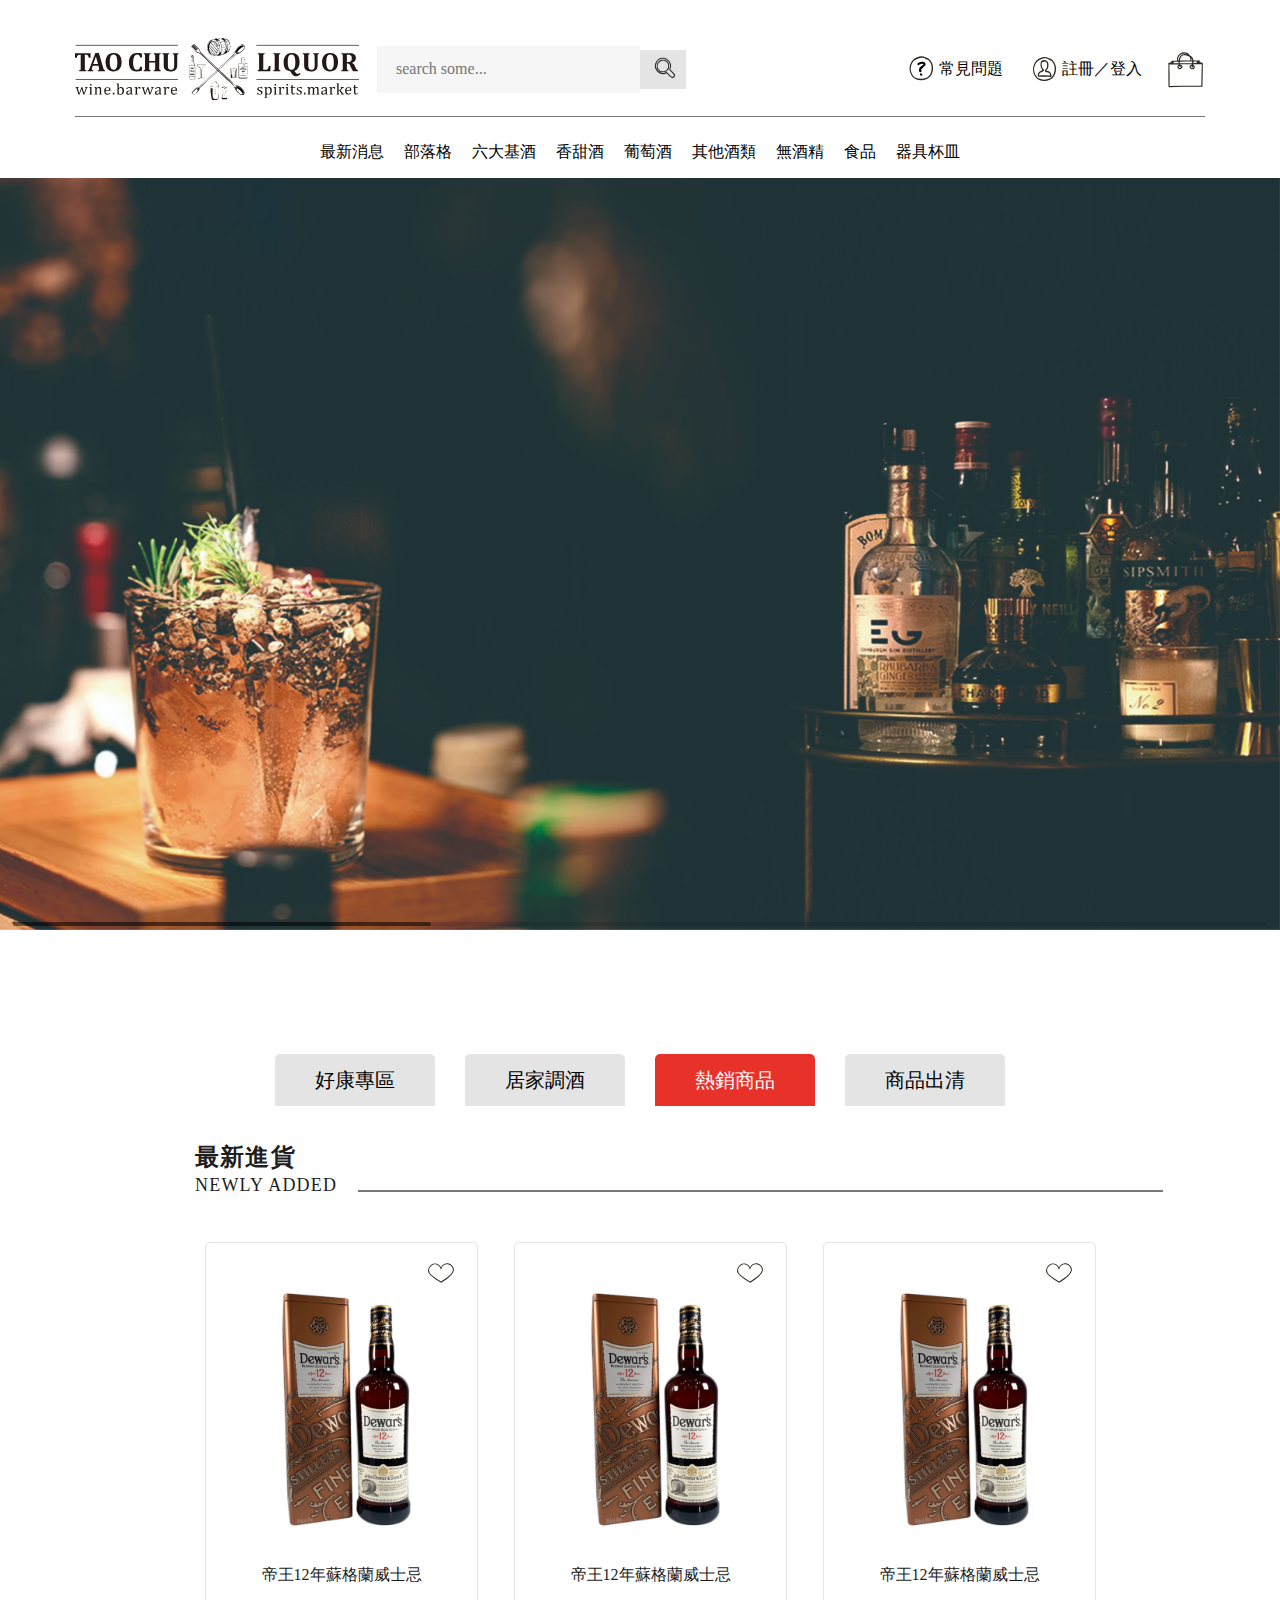
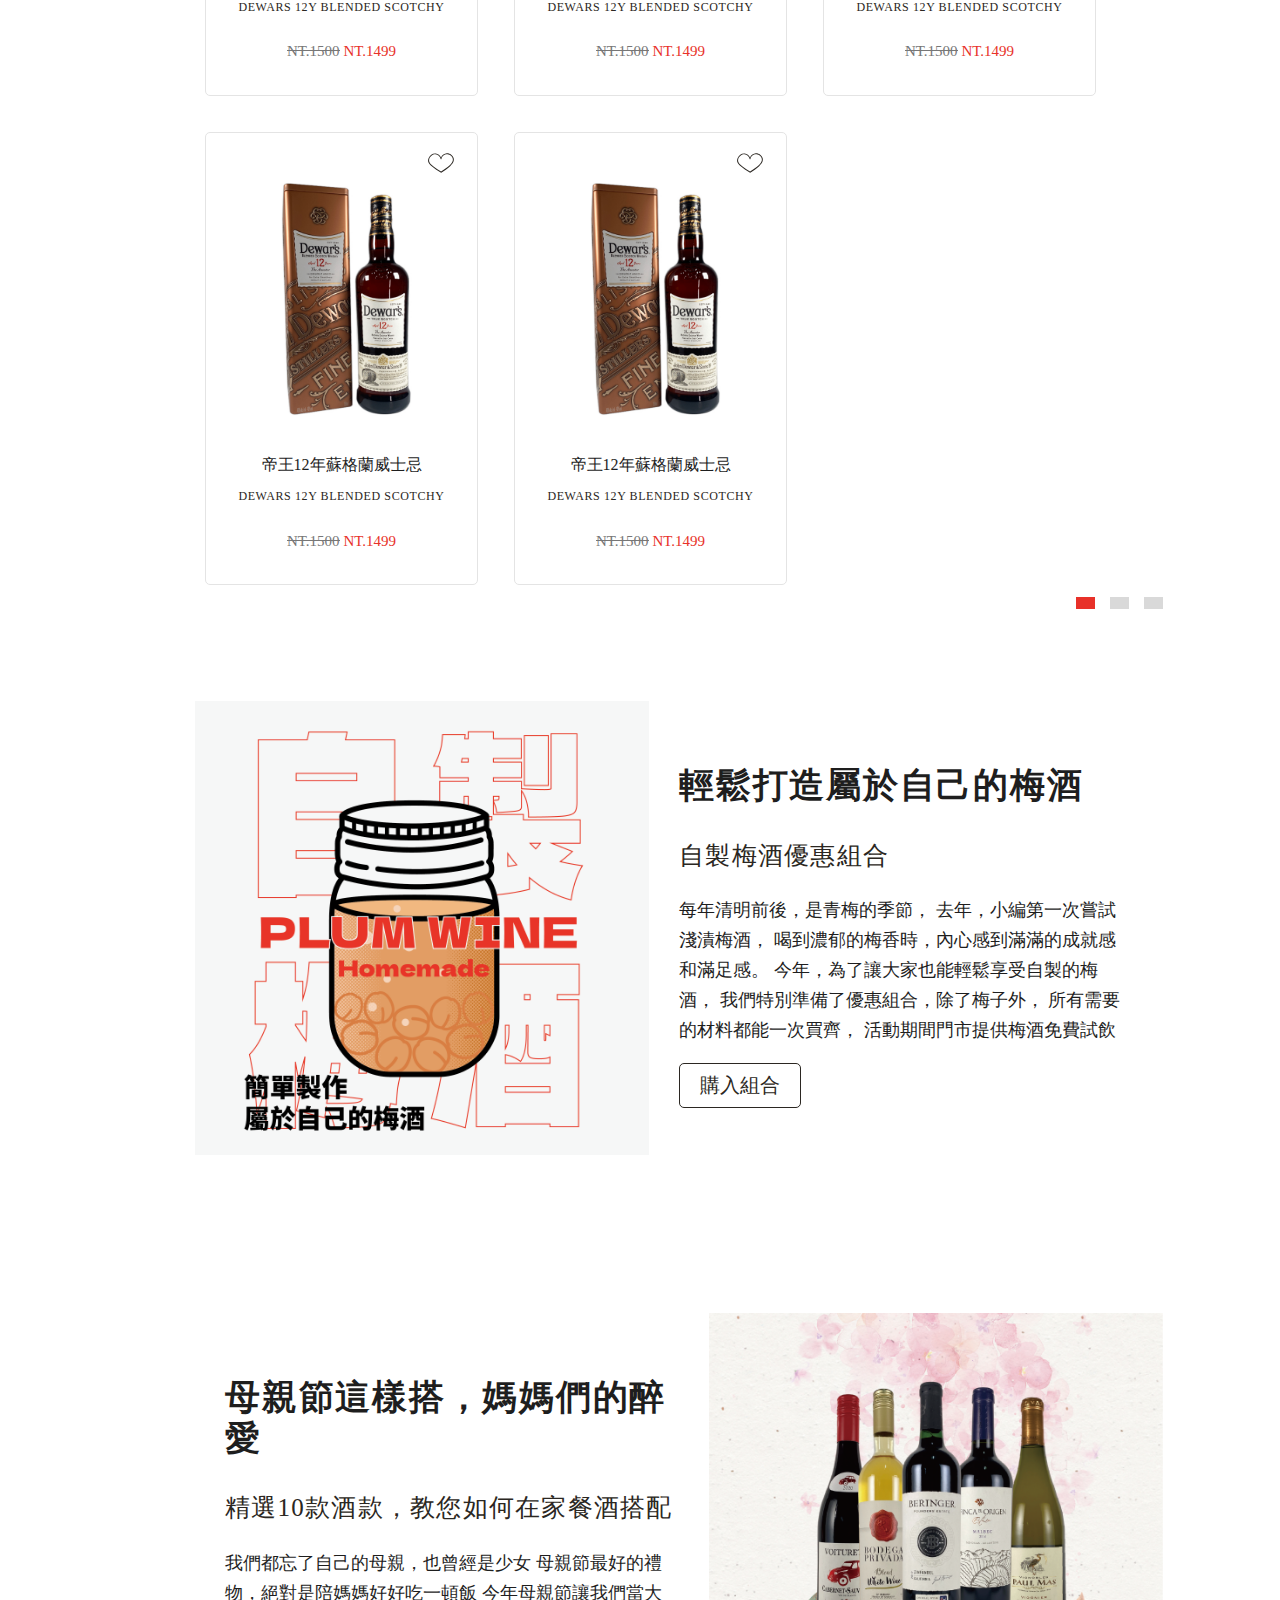
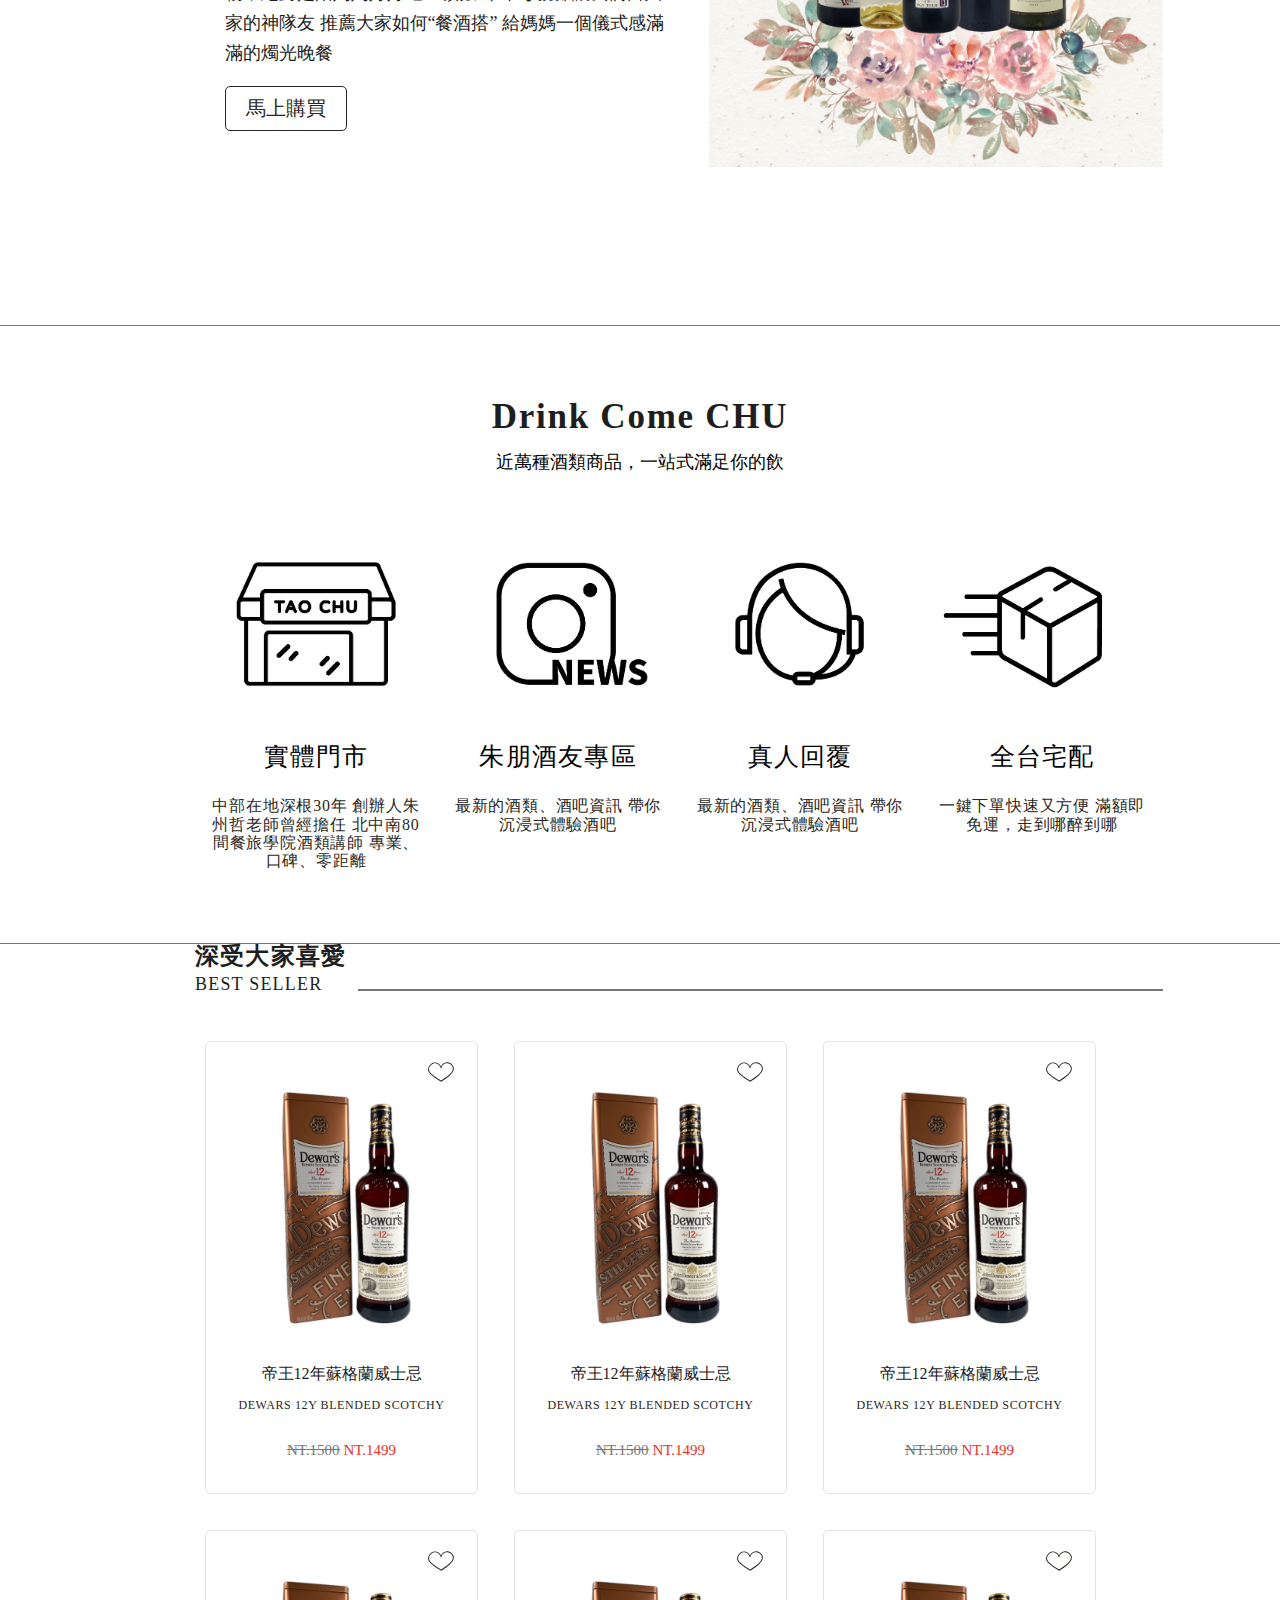
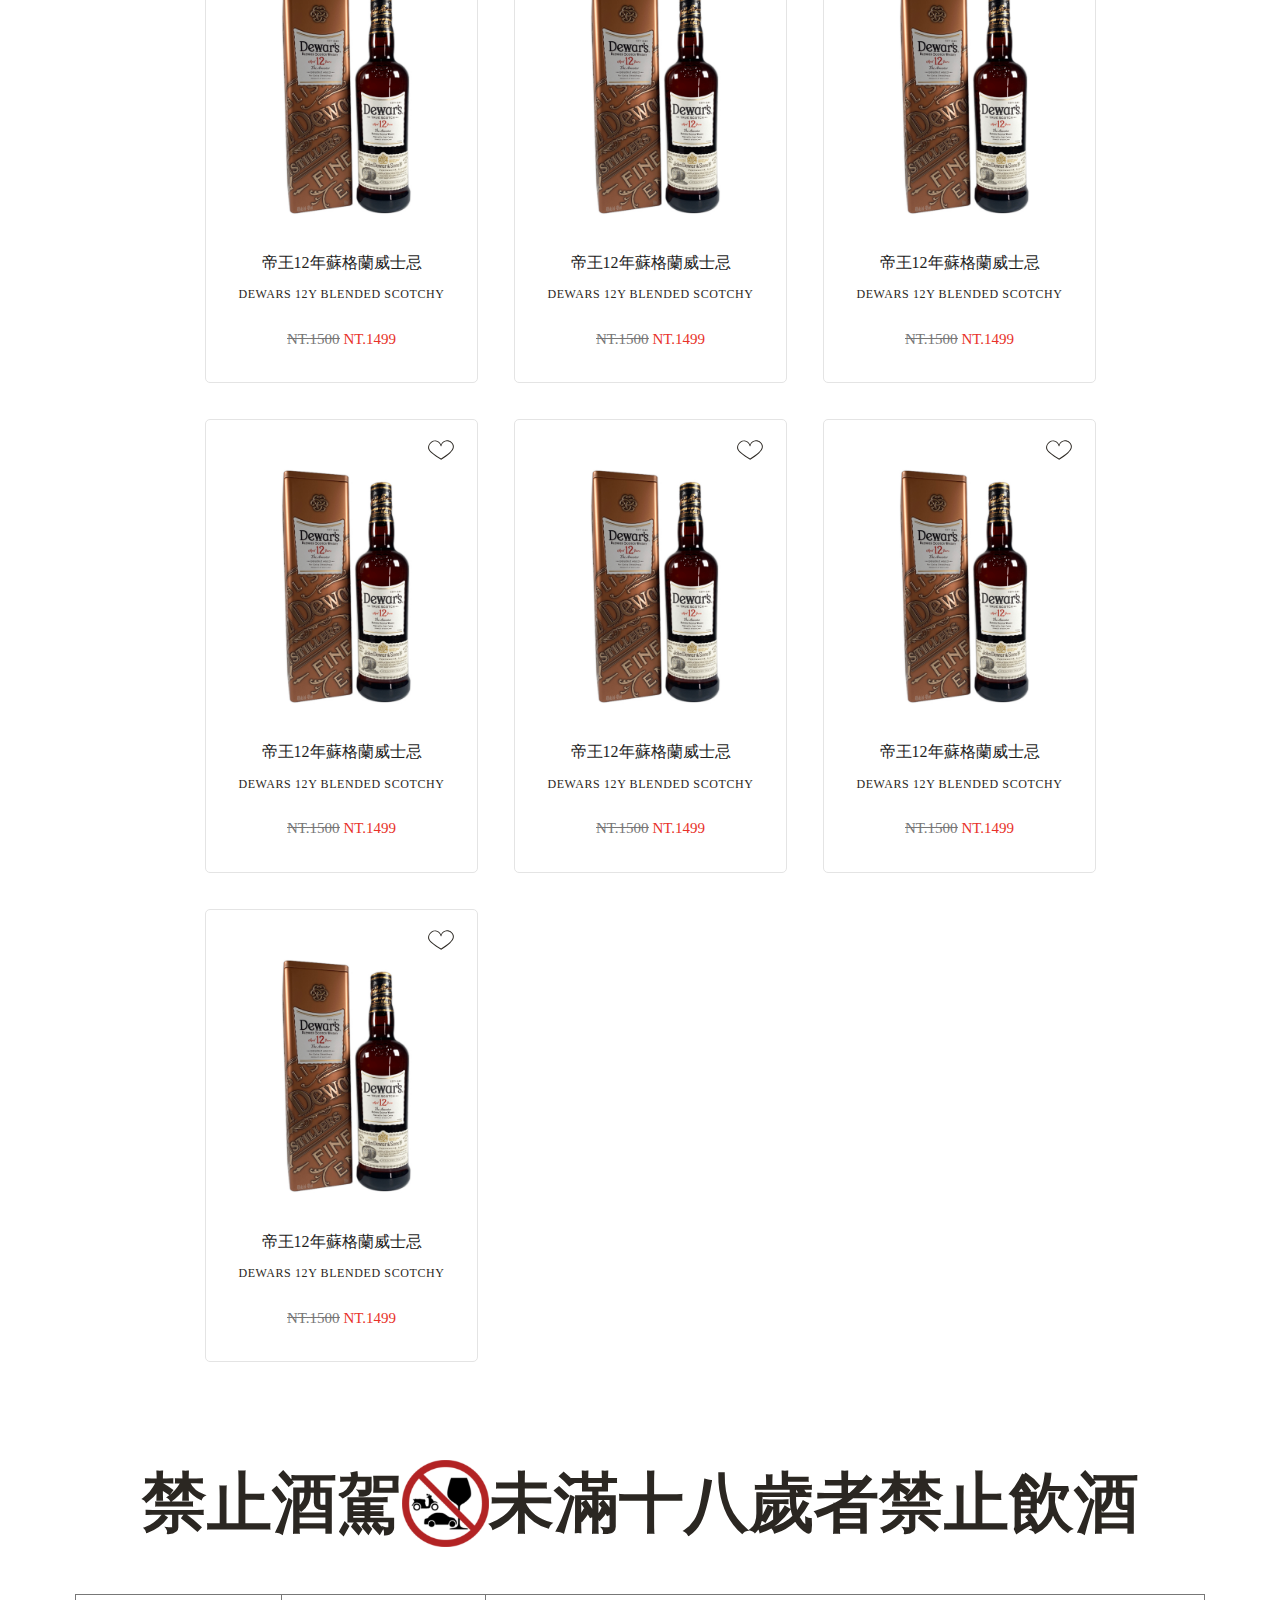
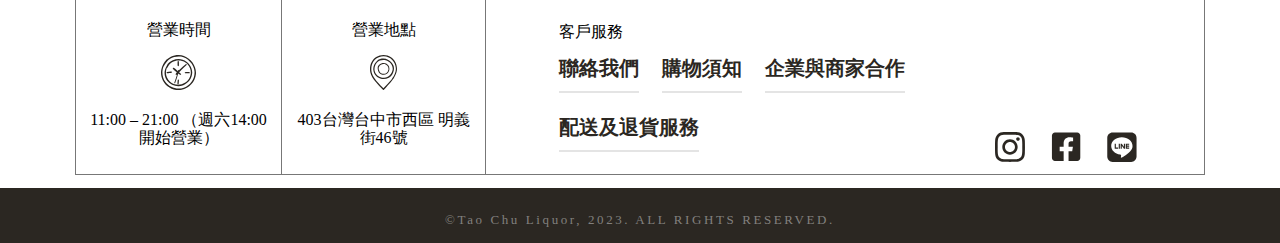
==== index.html @ ffb7ceb6 "update" ====
<!DOCTYPE html>
<html lang="zh-Hant">
<head>
  <meta charset="UTF-8">
  <meta name="viewport" content="width=device-width, initial-scale=1.0">
  <link
    rel="stylesheet"
    href="https://cdn.jsdelivr.net/npm/swiper@11/swiper-bundle.min.css"
  />

  <script src="https://cdn.jsdelivr.net/npm/swiper@11/swiper-bundle.min.js"></script>

  <link rel="stylesheet" href="./CSS/normalize.css">
  <link rel="stylesheet" href="./CSS/main.css">
  <link rel="stylesheet" href="./CSS/home.css">
  
  <title>陶朱行 Tao Chu Liquor</title>
</head>
<body>
  <!-- Header -->
  <header class="header-wrap">
    <div class="header-search">
      <img src="./images/logo.svg" alt="陶朱行 Tao Chu Liquor" class="logo">
      
      <div class="header-search-wrap">
        <input type="text" class="header-search-container" placeholder="search some...">

        <button type="submit" class="header-search-handler">
          <img src="./images/zoomin-icon.png" alt="">
        </button>
      </div>

    </div>


    
    <ul class="manage-container">
     <li class="qa">
        <img src="./images/faq-icon.svg" alt="">
        <p>常見問題</p>
      </li>
      
      <li class="vector">
        <img src="./images/Vector.svg" alt="">
        <p>註冊／登入</p>
      </li>

      <li class="shopping">
        <img src="./images/shoping-bag.svg" alt="">
      </li>
    </ul>
    
  </header>

  <main>
    <nav class="nav-wrap">
      <ul>
        <li>最新消息</li>
        <li>部落格</li>
        <li>六大基酒</li>
        <li>香甜酒</li>
        <li>葡萄酒</li>
        <li>其他酒類</li>
        <li>無酒精</li>
        <li>食品</li>
        <li>器具杯皿</li>
      </ul>
    </nav>

    <section> 
      <div class="swiper">
        
        <div class="swiper-wrapper">
        
          <div class="swiper-slide">
            <img src="./images/swiper/loop1.jpg" alt="">
          </div>

          <div class="swiper-slide">
            <img src="./images/swiper/loop2.jpg" alt="">
          </div>

          <div class="swiper-slide">
            <img src="./images/swiper/loop3.jpg" alt="">
          </div>
    
        </div>

        
        <div class="swiper-scrollbar"></div>
      </div>
    </section>

    <section class="campaign-wrap">
      <ul class="campaign-head">
        <li>好康專區</li>
        <li>居家調酒</li>
        <li class="active">熱銷商品</li>
        <li>商品出清</li>
      </ul>

      <div class="campaign-container">
        <p class="campaign-container-label">最新進貨</p>
        <p class="campaign-container-label-sub">NEWLY ADDED</p>

        <div class="campaign-container-product">
          <div class="campaign-container-product-item">
            <img src="./images/product/product1.jpg" alt="">

            <p>帝王12年蘇格蘭威士忌</p>
            <p>DEWARS 12Y BLENDED SCOTCHY</p>
            <p>
              <span class="primary-gray discount">NT.1500</span>
              <span class="primary-red">NT.1499</span>
            </p>

            <img src="./images/heart-icon.svg" alt="" class="campaign-container-product-item-fav">
          </div>
          <div class="campaign-container-product-item">
            <img src="./images/product/product1.jpg" alt="">

            <p>帝王12年蘇格蘭威士忌</p>
            <p>DEWARS 12Y BLENDED SCOTCHY</p>
            <p>
              <span class="primary-gray discount">NT.1500</span>
              <span class="primary-red">NT.1499</span>
            </p>

            <img src="./images/heart-icon.svg" alt="" class="campaign-container-product-item-fav">
          </div>
          <div class="campaign-container-product-item">
            <img src="./images/product/product1.jpg" alt="">

            <p>帝王12年蘇格蘭威士忌</p>
            <p>DEWARS 12Y BLENDED SCOTCHY</p>
            <p>
              <span class="primary-gray discount">NT.1500</span>
              <span class="primary-red">NT.1499</span>
            </p>

            <img src="./images/heart-icon.svg" alt="" class="campaign-container-product-item-fav">
          </div>
          <div class="campaign-container-product-item">
            <img src="./images/product/product1.jpg" alt="">

            <p>帝王12年蘇格蘭威士忌</p>
            <p>DEWARS 12Y BLENDED SCOTCHY</p>
            <p>
              <span class="primary-gray discount">NT.1500</span>
              <span class="primary-red">NT.1499</span>
            </p>

            <img src="./images/heart-icon.svg" alt="" class="campaign-container-product-item-fav">
          </div>
          <div class="campaign-container-product-item">
            <img src="./images/product/product1.jpg" alt="">

            <p>帝王12年蘇格蘭威士忌</p>
            <p>DEWARS 12Y BLENDED SCOTCHY</p>
            <p>
              <span class="primary-gray discount">NT.1500</span>
              <span class="primary-red">NT.1499</span>
            </p>

            <img src="./images/heart-icon.svg" alt="" class="campaign-container-product-item-fav">
          </div>
        </div>

        

        <div class="campaign-navigation">
          <span class="active"></span>
          <span></span>
          <span></span>
        </div>
      </div>
    </section>

    <section class="intro-wrap">
      <div class="intro-card-container">
        <div class="intro-card">
          <div>
            <img src="./images//intro/sweetmei.png" alt="">
          </div>

          <div class="intro-card-ctx">
            <p class="intro-card-ctx-main">
              輕鬆打造屬於自己的梅酒
            </p>
            <p class="intro-card-ctx-sub">
              自製梅酒優惠組合
            </p>
            <p class="intro-card-ctx-detail">
              每年清明前後，是青梅的季節， 去年，小編第一次嘗試淺漬梅酒， 喝到濃郁的梅香時，內心感到滿滿的成就感和滿足感。 今年，為了讓大家也能輕鬆享受自製的梅酒， 我們特別準備了優惠組合，除了梅子外， 所有需要的材料都能一次買齊， 活動期間門市提供梅酒免費試飲
            </p>
            
            <a href="#" class="intro-card-ctx-link">購入組合</a>
          </div>
        </div>

        <div class="intro-card">
          <div class="intro-card-ctx">
            <p class="intro-card-ctx-main">
              母親節這樣搭，媽媽們的醉愛
            </p>
            <p class="intro-card-ctx-sub">
              精選10款酒款，教您如何在家餐酒搭配
            </p>
            <p class="intro-card-ctx-detail">
              我們都忘了自己的母親，也曾經是少女 母親節最好的禮物，絕對是陪媽媽好好吃一頓飯 今年母親節讓我們當大家的神隊友 推薦大家如何“餐酒搭” 給媽媽一個儀式感滿滿的燭光晚餐
            </p>
            
            <a href="#" class="intro-card-ctx-link">馬上購買</a>
          </div>

          <div>
            <img src="./images//intro/motherfest.png" alt="">
          </div>
        </div>
      
      </div>
    </section>

    <section class="about-wrap">
      <p class="about-head-main">Drink Come CHU</p>
      <p class="about-head-sub">近萬種酒類商品，一站式滿足你的飲</p>

      <div class="about-container">
        <div class="about-item">
          <img src="./images/icons/store.png" alt="">
          <p>實體門市</p>
          <p>中部在地深根30年
            創辦人朱州哲老師曾經擔任
            北中南80間餐旅學院酒類講師
            專業、口碑、零距離</p>
        </div>

        <div class="about-item">
          <img src="./images//icons/news.png" alt="">
          <p>朱朋酒友專區</p>
          <p>最新的酒類、酒吧資訊
            帶你沉浸式體驗酒吧</p>
        </div>

        <div class="about-item">
          <img src="./images//icons/service.png" alt="">
          <p>真人回覆</p>
          <p>最新的酒類、酒吧資訊
            帶你沉浸式體驗酒吧</p>
        </div>

        <div class="about-item">
          <img src="./images//icons/deliver.png" alt="">
          <p>全台宅配</p>
          <p>一鍵下單快速又方便
            滿額即免運，走到哪醉到哪</p>
        </div>
      </div>
    </section>

    <section class="campaign-wrap">

      <div class="campaign-container">
        <p class="campaign-container-label">深受大家喜愛</p>
        <p class="campaign-container-label-sub">BEST SELLER</p>

        <div class="campaign-container-product">
          <div class="campaign-container-product-item">
            <img src="./images/product/product1.jpg" alt="">

            <p>帝王12年蘇格蘭威士忌</p>
            <p>DEWARS 12Y BLENDED SCOTCHY</p>
            <p>
              <span class="primary-gray discount">NT.1500</span>
              <span class="primary-red">NT.1499</span>
            </p>

            <img src="./images/heart-icon.svg" alt="" class="campaign-container-product-item-fav">
          </div>

          <div class="campaign-container-product-item">
            <img src="./images/product/product1.jpg" alt="">

            <p>帝王12年蘇格蘭威士忌</p>
            <p>DEWARS 12Y BLENDED SCOTCHY</p>
            <p>
              <span class="primary-gray discount">NT.1500</span>
              <span class="primary-red">NT.1499</span>
            </p>

            <img src="./images/heart-icon.svg" alt="" class="campaign-container-product-item-fav">
          </div>

          <div class="campaign-container-product-item">
            <img src="./images/product/product1.jpg" alt="">

            <p>帝王12年蘇格蘭威士忌</p>
            <p>DEWARS 12Y BLENDED SCOTCHY</p>
            <p>
              <span class="primary-gray discount">NT.1500</span>
              <span class="primary-red">NT.1499</span>
            </p>

            <img src="./images/heart-icon.svg" alt="" class="campaign-container-product-item-fav">
          </div>
          
          <div class="campaign-container-product-item">
            <img src="./images/product/product1.jpg" alt="">

            <p>帝王12年蘇格蘭威士忌</p>
            <p>DEWARS 12Y BLENDED SCOTCHY</p>
            <p>
              <span class="primary-gray discount">NT.1500</span>
              <span class="primary-red">NT.1499</span>
            </p>

            <img src="./images/heart-icon.svg" alt="" class="campaign-container-product-item-fav">
          </div>

          <div class="campaign-container-product-item">
            <img src="./images/product/product1.jpg" alt="">

            <p>帝王12年蘇格蘭威士忌</p>
            <p>DEWARS 12Y BLENDED SCOTCHY</p>
            <p>
              <span class="primary-gray discount">NT.1500</span>
              <span class="primary-red">NT.1499</span>
            </p>

            <img src="./images/heart-icon.svg" alt="" class="campaign-container-product-item-fav">
          </div>

          <div class="campaign-container-product-item">
            <img src="./images/product/product1.jpg" alt="">

            <p>帝王12年蘇格蘭威士忌</p>
            <p>DEWARS 12Y BLENDED SCOTCHY</p>
            <p>
              <span class="primary-gray discount">NT.1500</span>
              <span class="primary-red">NT.1499</span>
            </p>

            <img src="./images/heart-icon.svg" alt="" class="campaign-container-product-item-fav">
          </div>

          <div class="campaign-container-product-item">
            <img src="./images/product/product1.jpg" alt="">

            <p>帝王12年蘇格蘭威士忌</p>
            <p>DEWARS 12Y BLENDED SCOTCHY</p>
            <p>
              <span class="primary-gray discount">NT.1500</span>
              <span class="primary-red">NT.1499</span>
            </p>

            <img src="./images/heart-icon.svg" alt="" class="campaign-container-product-item-fav">
          </div>

          <div class="campaign-container-product-item">
            <img src="./images/product/product1.jpg" alt="">

            <p>帝王12年蘇格蘭威士忌</p>
            <p>DEWARS 12Y BLENDED SCOTCHY</p>
            <p>
              <span class="primary-gray discount">NT.1500</span>
              <span class="primary-red">NT.1499</span>
            </p>

            <img src="./images/heart-icon.svg" alt="" class="campaign-container-product-item-fav">
          </div>

          <div class="campaign-container-product-item">
            <img src="./images/product/product1.jpg" alt="">

            <p>帝王12年蘇格蘭威士忌</p>
            <p>DEWARS 12Y BLENDED SCOTCHY</p>
            <p>
              <span class="primary-gray discount">NT.1500</span>
              <span class="primary-red">NT.1499</span>
            </p>

            <img src="./images/heart-icon.svg" alt="" class="campaign-container-product-item-fav">
          </div>

          <div class="campaign-container-product-item">
            <img src="./images/product/product1.jpg" alt="">

            <p>帝王12年蘇格蘭威士忌</p>
            <p>DEWARS 12Y BLENDED SCOTCHY</p>
            <p>
              <span class="primary-gray discount">NT.1500</span>
              <span class="primary-red">NT.1499</span>
            </p>

            <img src="./images/heart-icon.svg" alt="" class="campaign-container-product-item-fav">
          </div>
        </div>
      </div>
    </section>
  </main>


  <div class="notice">
    <span>禁止酒駕</span>
    <img src="./images/icons/wlogo.svg" alt="">
    <span>未滿十八歲者禁止飲酒</span>
  </div>

  <div class="info-wrap">
    <div class="info-about">
      <div class="info-location">
        <p>營業時間</p>
        <img src="./images/icons/time.svg" alt="">
        <p>11:00 – 21:00
          （週六14:00開始營業）</p>
      </div>
  
      <div  class="info-time">
        <p>營業地點</p>
        <img src="./images//icons/location.svg" alt="">
        <p>403台灣台中市西區
          明義街46號</p>
      </div>
    </div>
    
    <div class="info-container">
      <div class="info-services">
        <p>客戶服務</p>
        <div class="info-services-list">
          <a href="#">聯絡我們</a>
          <a href="#">購物須知</a>
          <a href="#">企業與商家合作</a>
          <a href="#">配送及退貨服務</a>
        </div>
        
      </div>
      
      <div class="info-external">
        <a href="#">
          <img src="./images//icons/icon_Instagram.svg" alt="">
        </a>
        <a href="#">
          <img src="./images//icons/icon_Facebook.svg" alt="">
        </a>
        <a href="#">
          <img src="./images//icons/icon_Line.svg" alt="">
        </a>
      </div>
    </div>

  </div>

  <footer>
    <p>
      ©Tao Chu Liquor, 2023. ALL RIGHTS RESERVED.
    </p>
  </footer>
  

  <script src="./js/swiper.js"></script>
</body>
</html>
---- CSS/main.css ----
/* *{
  outline: 1px solid red;
} */
html, body{
  margin: 0;
  padding: 0;
}

.logo {
  width: 144px;
}

@media screen and (min-width: 900px) {
  .logo{
    width: 284px;

  }
}



.header-wrap{
  display: flex;
  justify-content: space-between;
  position: relative;
  padding: 16px 12px 11px;
}

@media screen and (min-width: 900px) {
  .header-wrap{
    padding: 38px 75px 17px;

  }
}

.header-wrap::after{
  position: absolute;
  content: '';
  width: calc(100%-150px);
  left: 75px;
  right: 75px;
  height: 1px;
  bottom: 0;
  background-color: #777;
}

.header-search{
  display: flex;
  align-items: center;
  gap: 18px;
}

.header-search-wrap{
  display: flex;
  align-items: center;
}

.header-search-container{
  height: 35px;
  width: calc(100% - 42px);
  border: transparent;
  background-color: #F6F6F6;
  padding-left: 19px;
}

@media screen and (min-width: 900px) {
  .header-search-container{
    height: 45px;
    width: 242px;
  }
}

.header-search-handler{
  height: 35px;
  background-color: #E4E4E4;
  padding: 5px;
  border: none;
  cursor: pointer;
}

.header-search-handler img{
  height: 26px;
}

@media screen and (min-width: 900px) {
  .header-search-handler{
    height: 49px;
    padding: 5px 8px 5px 12px;
    height: 39px;
  }
}

.manage-container{
  position: fixed;
  bottom: 0px;
  left: 0;
  background-color: #fff;
  width: 100%;
  list-style: none;
  display: flex;
  align-items: center;
  justify-content: space-around;
  gap: 24px;
  padding: 0;
  margin: 0;
  height: 50px;
  z-index: 2;
}

@media screen and (min-width: 900px) {
  .manage-container{
    width: initial;
    position: initial;
    height: initial;
  }
  
}

.manage-container li {
  display: flex;
  align-items: center;
  cursor: pointer;
}

.manage-container .qa img{
  height: 36px;
}


.manage-container .vector img{
  padding: 6px;
  height: 24px;
}
.manage-container .shopping img{
  height: 39px;
}

.primary-gray{
  color: #777;
}
.primary-red{
  color: #E83129;
}

footer{
  width: 100%;
  height: 80px;
  background-color: #2B2722;
  margin-bottom: 55px;
}

footer p{
  text-align: center;
  color: #82807E;
  font-size: 13px;
  letter-spacing: 2.6px;
  line-height: 23px;
  padding-top: 20px;
}

@media screen and (min-width: 900px) {
  footer{
    width: 100%;
    height: 55px;
    background-color: #2B2722;
    margin-bottom: 0px;
  }
  
}

.notice{
  text-align: center;
  height: 87px;
  margin-bottom: 47px;
  display: flex;
  width: 100%;
  align-items: center;
  justify-content: center;
}

.notice span{
  color: #2B2722;
  font-weight: 700;
  display: inline-block;
  vertical-align: top;
  font-size: 20px;
}
.notice img{
  width: 44px;
}

@media screen and (min-width: 900px) {
  .notice span{
    font-size: 65px;
    line-height: 87px;
  }

  .notice img{
    width: 87px;
  }
}

.info-wrap{
  border: 1px solid #777;
  width: calc(100% - 20px);
  margin: 10px;
  display: flex;
  flex-wrap: wrap;
  justify-content: center;
  align-items: center;
  box-sizing: border-box;
}

@media screen and (min-width:900px) {
  .info-wrap{
    margin: 0 75px;
    flex-wrap: nowrap;
    width: calc(100% - 150px);
  }
}


.info-about{
  display: flex;
  
}

.info-time img,.info-location img{
  height: 35px;
}

.info-time,.info-location{
  width: 50%;
  text-align: center;
  padding:10px;
  display: inline-block;
  box-sizing: border-box;
}


@media screen and (min-width: 900px) {
  .info-time{
    border-left: 1px solid #777;
    border-right: 1px solid #777;
  }
  .info-time,.info-location{
    width: 205px;
  }
}


.info-container{
  width: 100%;
  padding: 10px;
  border-top: 1px solid #777;
}

@media screen and (min-width: 900px) {
  .info-container{
    padding-left: 73px;
    padding-right: 67px;
    display: flex;
    justify-content: space-between;
    align-items: end;
    border:none
  }
}


.info-services-list{
  display: flex;
  flex-wrap: wrap;
  gap: 23px;
  margin-bottom: 10px;
}


.info-services-list a{
  text-decoration: none;
  color: #2B2722;
  font-size: 20px;
  font-weight: 700;
  padding-bottom: 11px;
  border-bottom: 2px solid #E4E4E4;
}

.info-external{
  display: flex;
  justify-content: center;
  gap: 26px;
}
.info-external a{
  display: inline-block;
  vertical-align: bottom;
  width: 30px;
  height: 30px;
}
.info-external img{
  width: 30px;
}
---- CSS/home.css ----
.nav-wrap{
  margin: auto;
  padding-top: 26px;
  padding-bottom: 17px;
  overflow-x: scroll;
}

.nav-wrap ul {
  list-style: none;
  display: flex;
  gap: 20px;
  margin: 0 auto;
  width: fit-content;
  padding: 0;
  white-space: nowrap;
}


.nav-wrap ul li{
  cursor: pointer;
}

.swiper {
  width: 100%;
  height: 30vh;
}

@media screen and (min-width: 900px) {
  .swiper{
    min-height: 752px;
    height: calc(100vh - 218px);
  }
}

.swiper img{
  height: 100%;
  width: 100%;
  object-fit: cover;
}

.campaign-wrap{
  margin-bottom: 88px ;
}

.campaign-head{
  list-style: none;
  display: flex;
  justify-content: center;
  gap: 30px;
  padding: 0;
  margin-top: 124px;
  margin-bottom: 39px;
  overflow-x: auto;
}

.campaign-head li{
  white-space: nowrap;
  padding: 8px 40px;
  background-color: #E4E4E4;
  border-radius: 5px 5px 0px 0px;
  font-size: 20px;
  line-height: 36px;
  cursor: pointer;
}
.campaign-head li:hover{
  transition-duration: 300ms;
  color: #FFF;
  background-color: #777;
}

.campaign-head li.active{
  background-color: #E83129;
  color: #FFF;
}

.campaign-container{
  margin: 0px
}

@media screen and (min-width: 900px){
  .campaign-container{
    margin: 0px 117px 0px 195px;  
  }  
}


.campaign-container-label{
  font-size: 24px;
  letter-spacing: 1.2px;
  line-height: 24px;
  margin: 0;
  font-weight: 700;
  color: #1E1E1E;
}

.campaign-container-label-sub{
  margin: 0;
  font-size: 18px;
  letter-spacing: 1.2px;
  line-height: 33px;
  font-weight: 400;
  color: #1E1E1E;
  position: relative;
}

.campaign-container-label-sub::after{
  position: absolute;
  content: '';
  width: calc(100%-163px);
  left: 163px;
  right: 0;
  height: 2px;
  bottom: 10px;
  background-color: #777;
}

.campaign-container-product{
  margin-top: 30px;
  display: flex;
  flex-wrap: wrap;
  gap: 36px;
  padding: 10px;
}

.campaign-container-product-item{
  box-sizing: border-box;
  width: 100%;
  min-width: 273px;
  padding: 19px;
  border: 1px solid #E4E4E4;
  border-radius: 5px;
  position: relative;
}

@media screen and (min-width: 900px) {
  .campaign-container-product-item{
    width: 250px;
  }
}



.campaign-container-product-item img{
  width: 100%;
}

.campaign-container-product-item p{
  text-align: center;
}

.campaign-container-product-item p:nth-child(2){
 font-size: 16px;
 font-weight: 500;
 color: #1E1E1E;
}

.campaign-container-product-item p:nth-child(3){
  font-size: 12px;
  color: #2B2722;
  letter-spacing: 0.6px;
 }

 .campaign-container-product-item p:nth-child(4){
  margin-top: 29px;
  font-size: 15px;
 }

 .campaign-container-product-item-fav{
  position: absolute;
  top: 13px;
  right: 19px;
  width: 34px !important;
  z-index: 1;
  cursor: pointer;
 }

 .campaign-navigation{
  text-align: right;
 }

 .campaign-navigation span{
  width: 19px;
  height: 12px;
  margin-left: 11px;
  display: inline-block;
  background-color: #D9D9D9;
 }

 .campaign-navigation span.active{
  background-color: #E83129;
 }

 .intro-wrap{
  margin-bottom: 64px;
 }

 .intro-card-container{
  margin: 0px; 
 }

 @media screen and (min-width: 900px){
  .intro-card-container{
    margin: 0px 117px 0px 195px;  
  }  
}


 .intro-card{
  margin-bottom: 64px;
 }

 @media screen and (min-width: 900px){
   .intro-card{
    display: flex;
    min-height: 548px;
   }
 }

 @media screen and (min-width: 900px){
  .intro-card div{
    width: 100%;
   }
  }
  
  .intro-card div img{
   width: 100%;
  }

 .intro-card-ctx{
  padding: 30px;
 }
 .intro-card-ctx-main{
  font-size: 35px;
  color: #1E1E1E;
  font-weight: 700;
  letter-spacing: 1.75px;
 }

 .intro-card-ctx-sub{
  font-size: 25px;
  color: #2B2722;
  font-weight: 400;
  letter-spacing: 1.25px;
 }

 .intro-card-ctx-detail{
  font-size: 18px;
  color: #1E1E1E;
  line-height: 30px;
 }

 .intro-card-ctx-link{
  text-decoration: none;
  color: #2B2722;
  font-size: 20px;
  display: inline-block;
  padding: 10px 20px;
  border: 1px solid #2B2722;
  border-radius: 5px;
 }

 .about-wrap{
  border-top: 1px solid #777;
  border-bottom: 1px solid #777;
  padding-top: 73px;
  padding-bottom: 56px;
  text-align: center;
 }

 .about-head-main{
  font-size: 35px;
  line-height: 35px;
  color: #1E1E1E;
  letter-spacing: 1.75px;
  font-weight: 700;
  margin: 0;
 }

 .about-head-sub{
  font-size: 18px;
  color: #000;
  margin-bottom: 43px;
 }

 .about-container{
  display: flex;
  justify-content: space-around;
  flex-wrap: wrap;
}

@media screen and (min-width:900px) {
  .about-container{
    margin: 10px;
    display: flex;
    justify-content: space-around;
    margin: 0px 117px 0px 195px;
   }
  
 }

 .about-item{
  width: 50%;
 }

 @media screen and (min-width:900px) {
  .about-item{
    width: 223px;
   }
 }

 .about-item p{
  margin-top: 0;
}

.about-item p:nth-child(2){
  white-space: nowrap;
  font-size: 25px;
  letter-spacing: 1.25px;
 }

 .about-item p:nth-child(3){
  font-size: 16px;
  letter-spacing: 0.8px;
  color: #2B2722;
 }

 .about-item img{
  width: 100%;
 }


 .discount{
  position: relative;
 }

 .discount::after {
  content: '';
  position: absolute;
  left: 0;
  right: 0;
  bottom:  8px;
  height: 1px; 
  background-color: #777;
 }
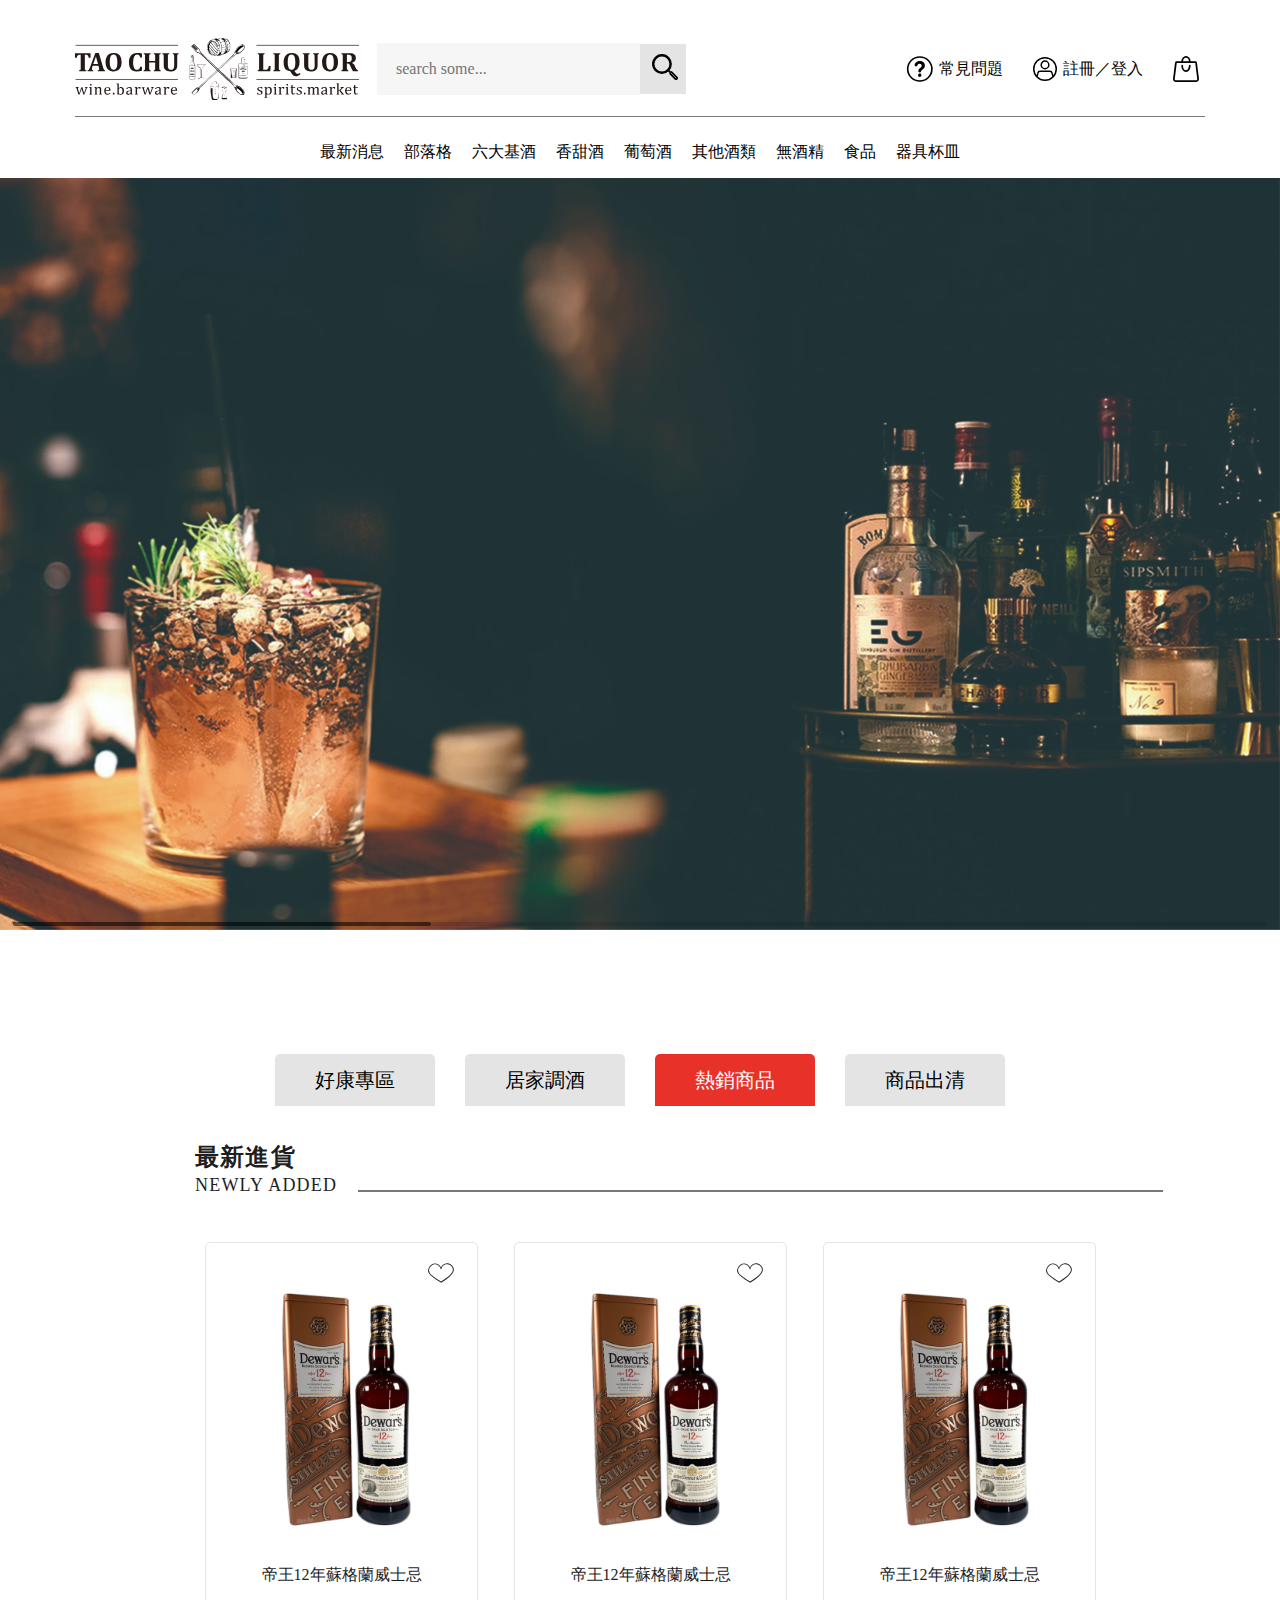
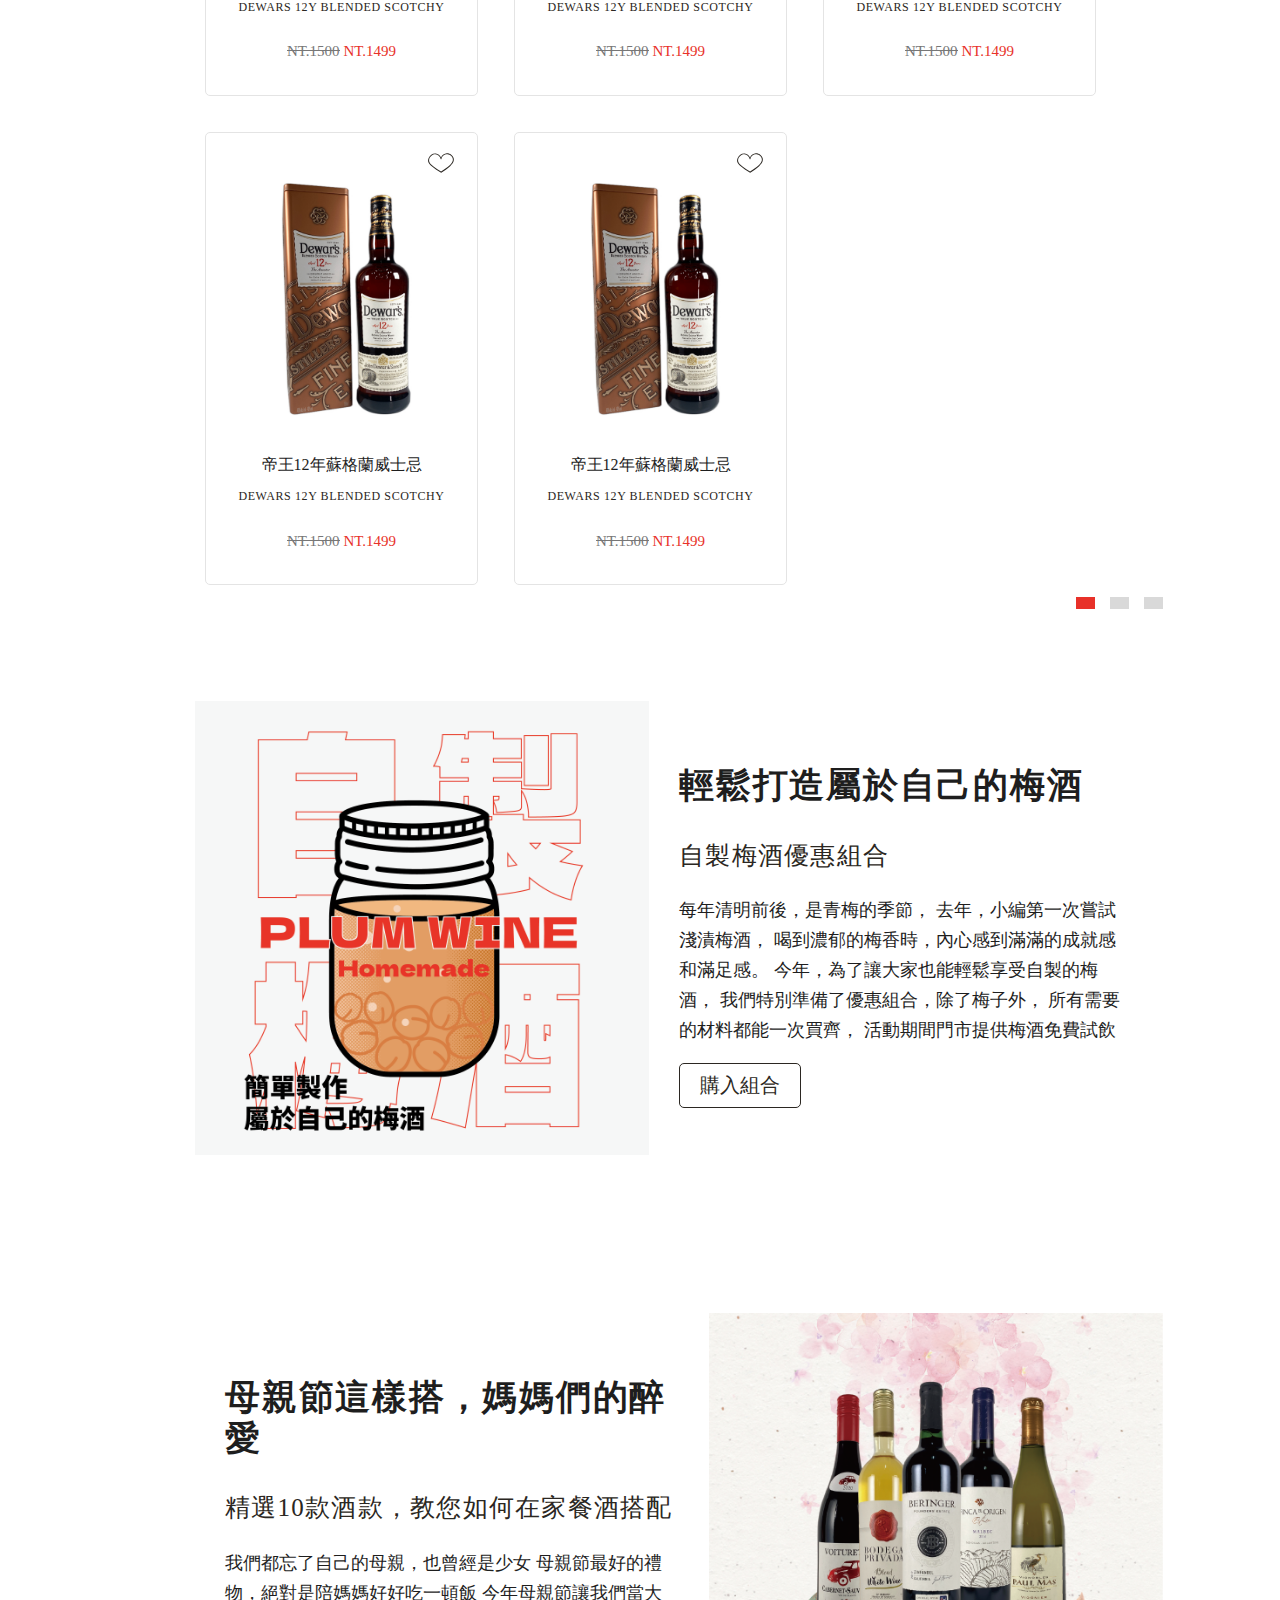
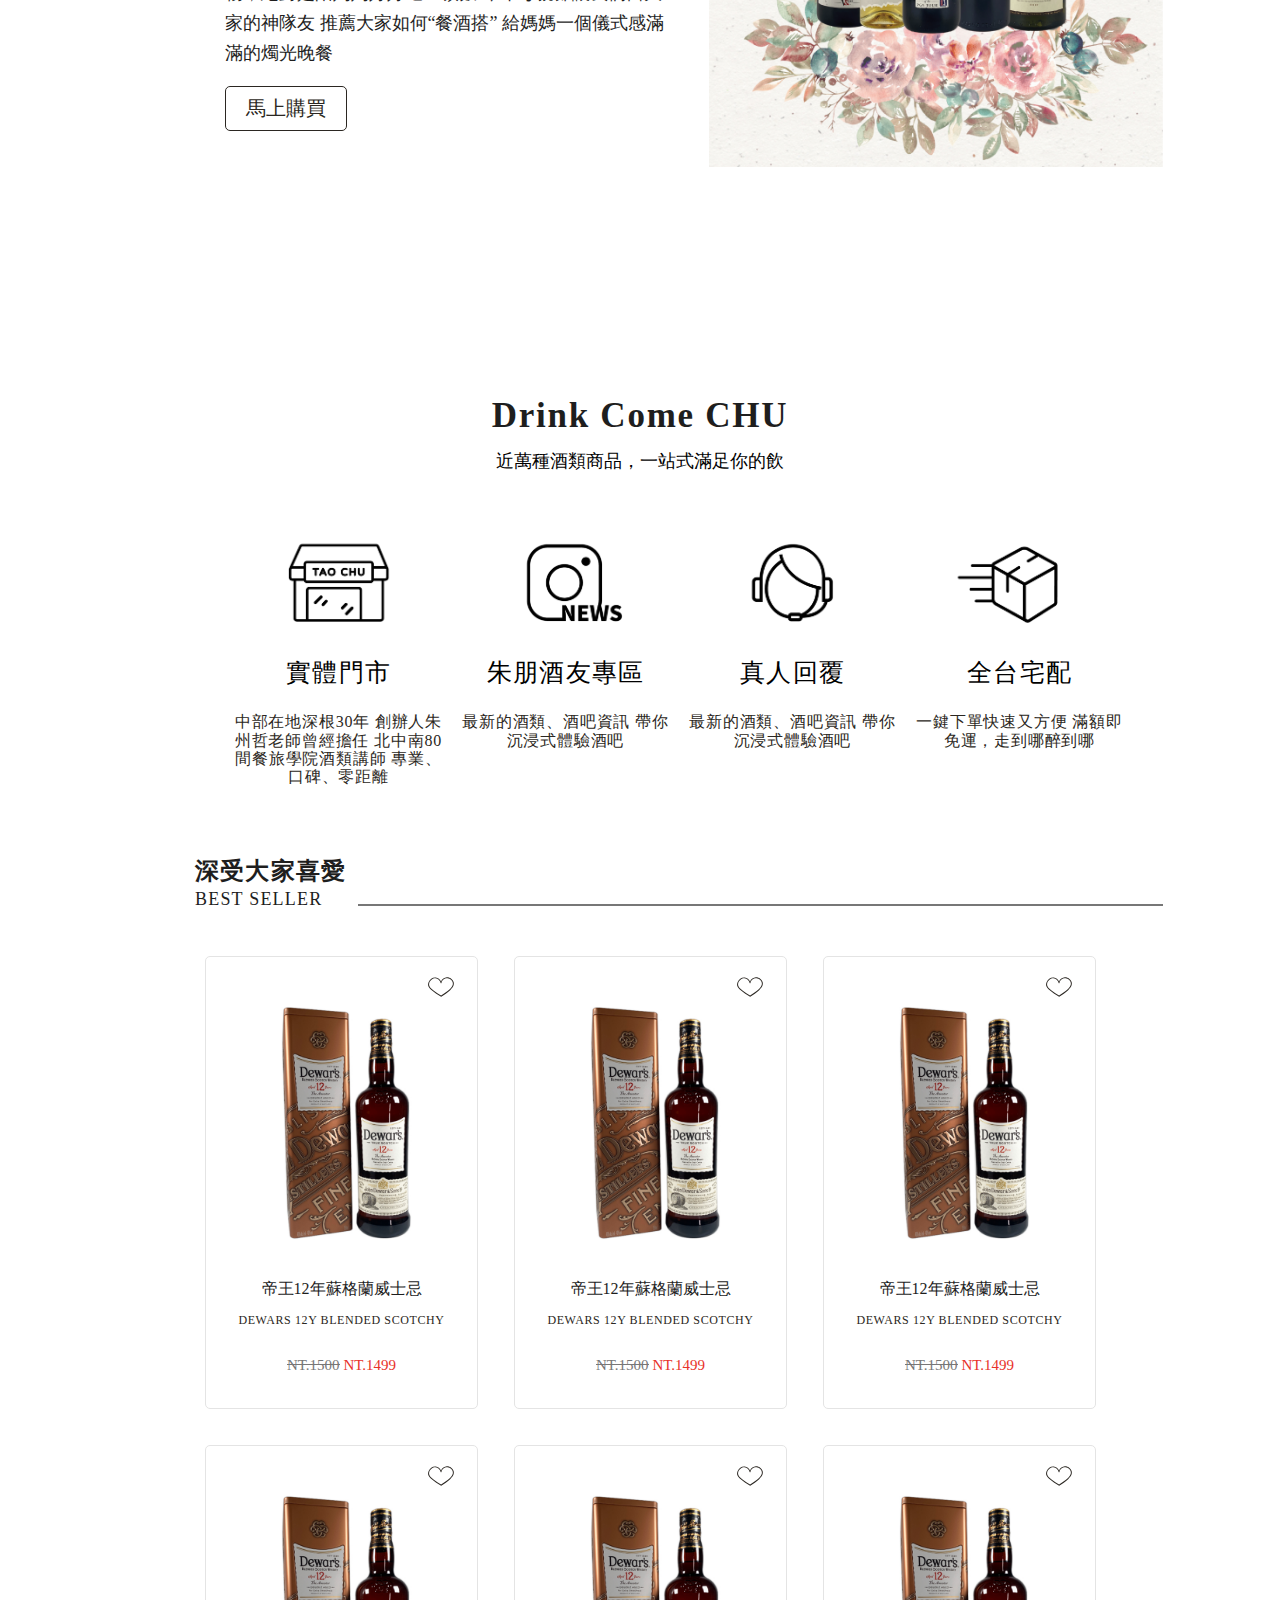
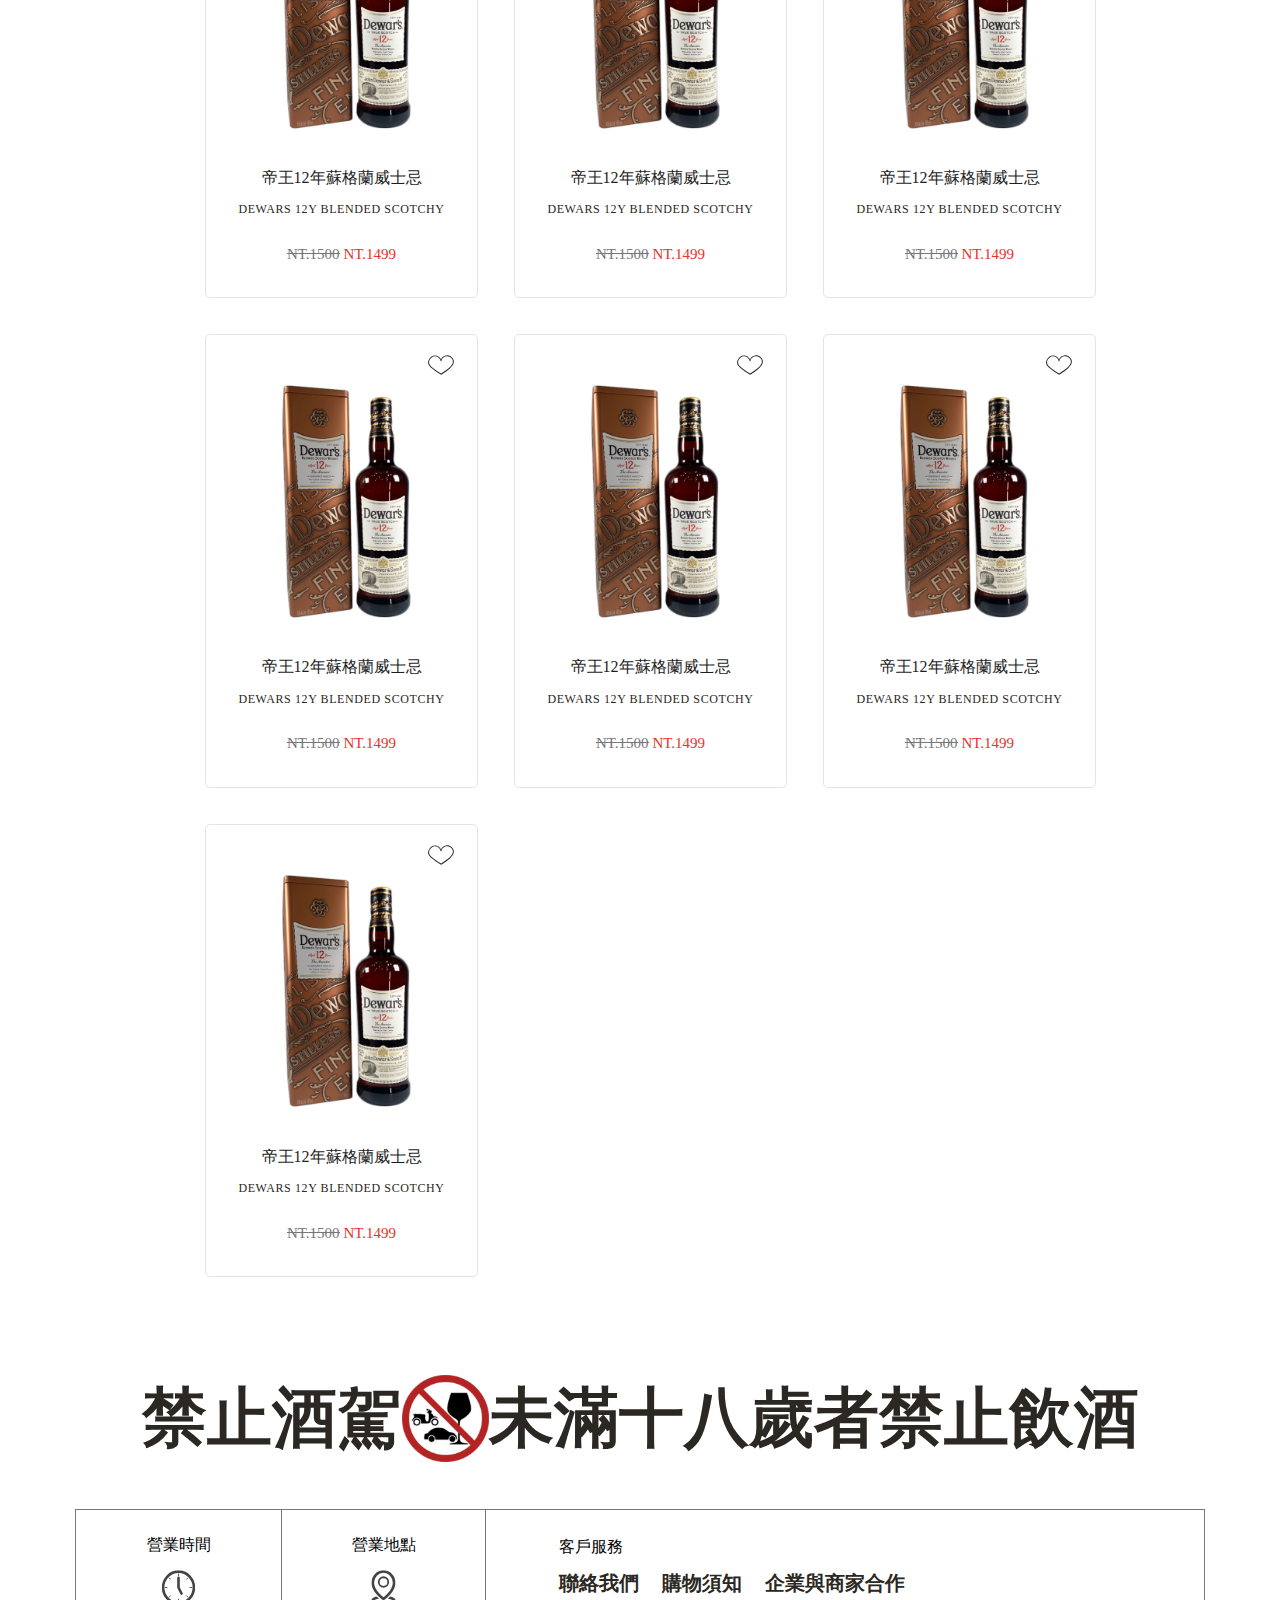
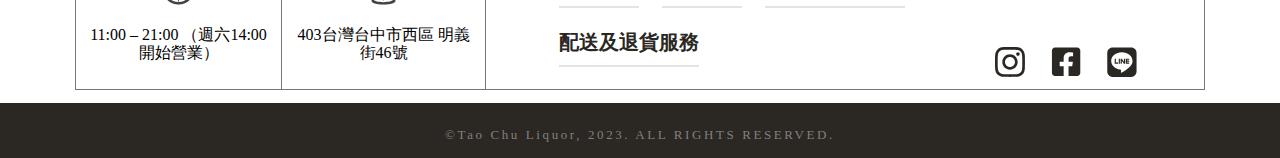
==== commit b3ff0ff9: "fix: home rwd minor" ====
--- a/index.html
+++ b/index.html
@@ -26,7 +26,7 @@
         <input type="text" class="header-search-container" placeholder="search some...">
 
         <button type="submit" class="header-search-handler">
-          <img src="./images/zoomin-icon.png" alt="">
+          <img src="./images/zoomin-icon.svg" alt="">
         </button>
       </div>
 
--- a/CSS/main.css
+++ b/CSS/main.css
@@ -65,7 +65,7 @@
 
 @media screen and (min-width: 900px) {
   .header-search-container{
-    height: 45px;
+    height: 50px;
     width: 242px;
   }
 }
@@ -84,9 +84,8 @@
 
 @media screen and (min-width: 900px) {
   .header-search-handler{
-    height: 49px;
+    height: 50px;
     padding: 5px 8px 5px 12px;
-    height: 39px;
   }
 }
 
@@ -123,7 +122,8 @@
 }
 
 .manage-container .qa img{
-  height: 36px;
+  padding: 6px;
+  height: 26px;
 }
 
 
@@ -132,7 +132,8 @@
   height: 24px;
 }
 .manage-container .shopping img{
-  height: 39px;
+  padding: 6px;
+  height: 26px;
 }
 
 .primary-gray{
--- a/CSS/home.css
+++ b/CSS/home.css
@@ -74,7 +74,7 @@
 }
 
 .campaign-container{
-  margin: 0px
+  margin: 0px 30px;
 }
 
 @media screen and (min-width: 900px){
@@ -260,10 +260,9 @@
  }
 
  .about-wrap{
-  border-top: 1px solid #777;
-  border-bottom: 1px solid #777;
-  padding-top: 73px;
-  padding-bottom: 56px;
+  /* border-top: 1px solid #777;
+  border-bottom: 1px solid #777; */
+  padding: 73px 30px 56px;
   text-align: center;
  }
 
@@ -326,6 +325,7 @@
 
  .about-item img{
   width: 100%;
+  max-width: 140px;
  }
 
 
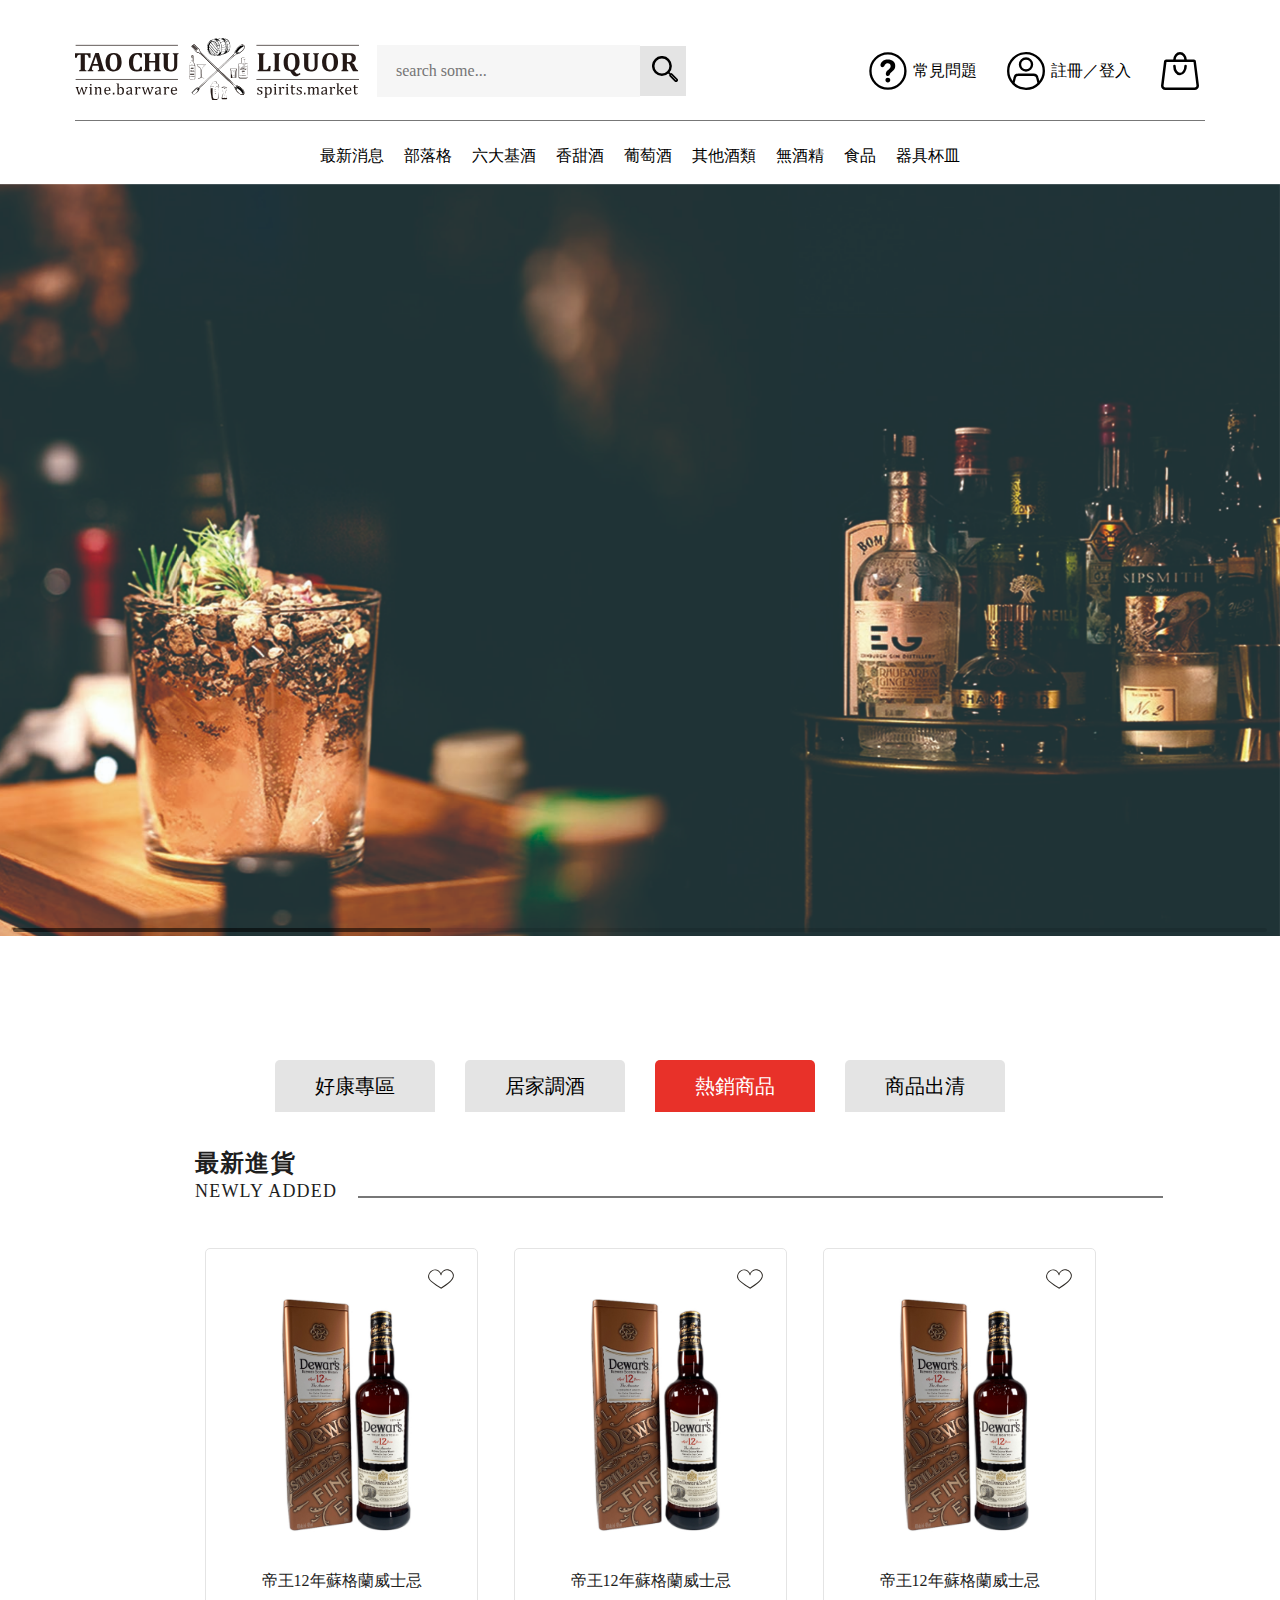
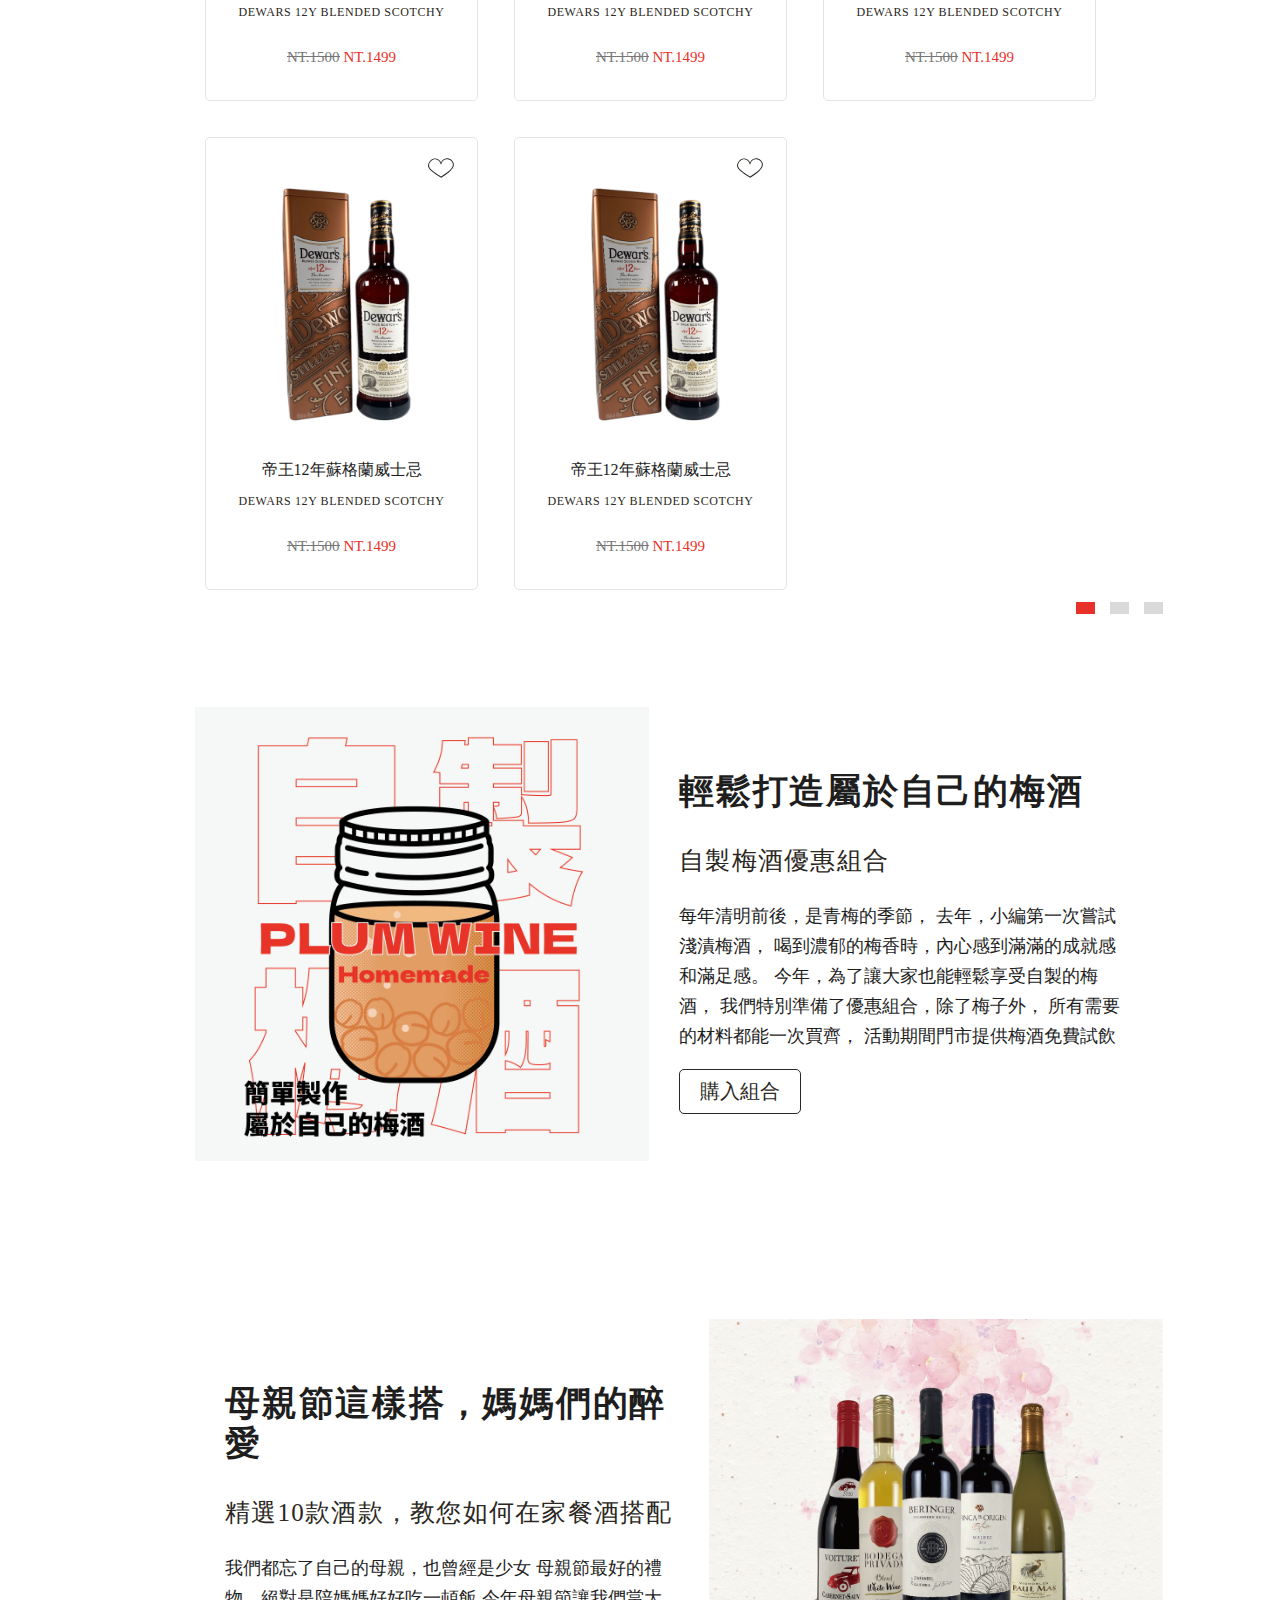
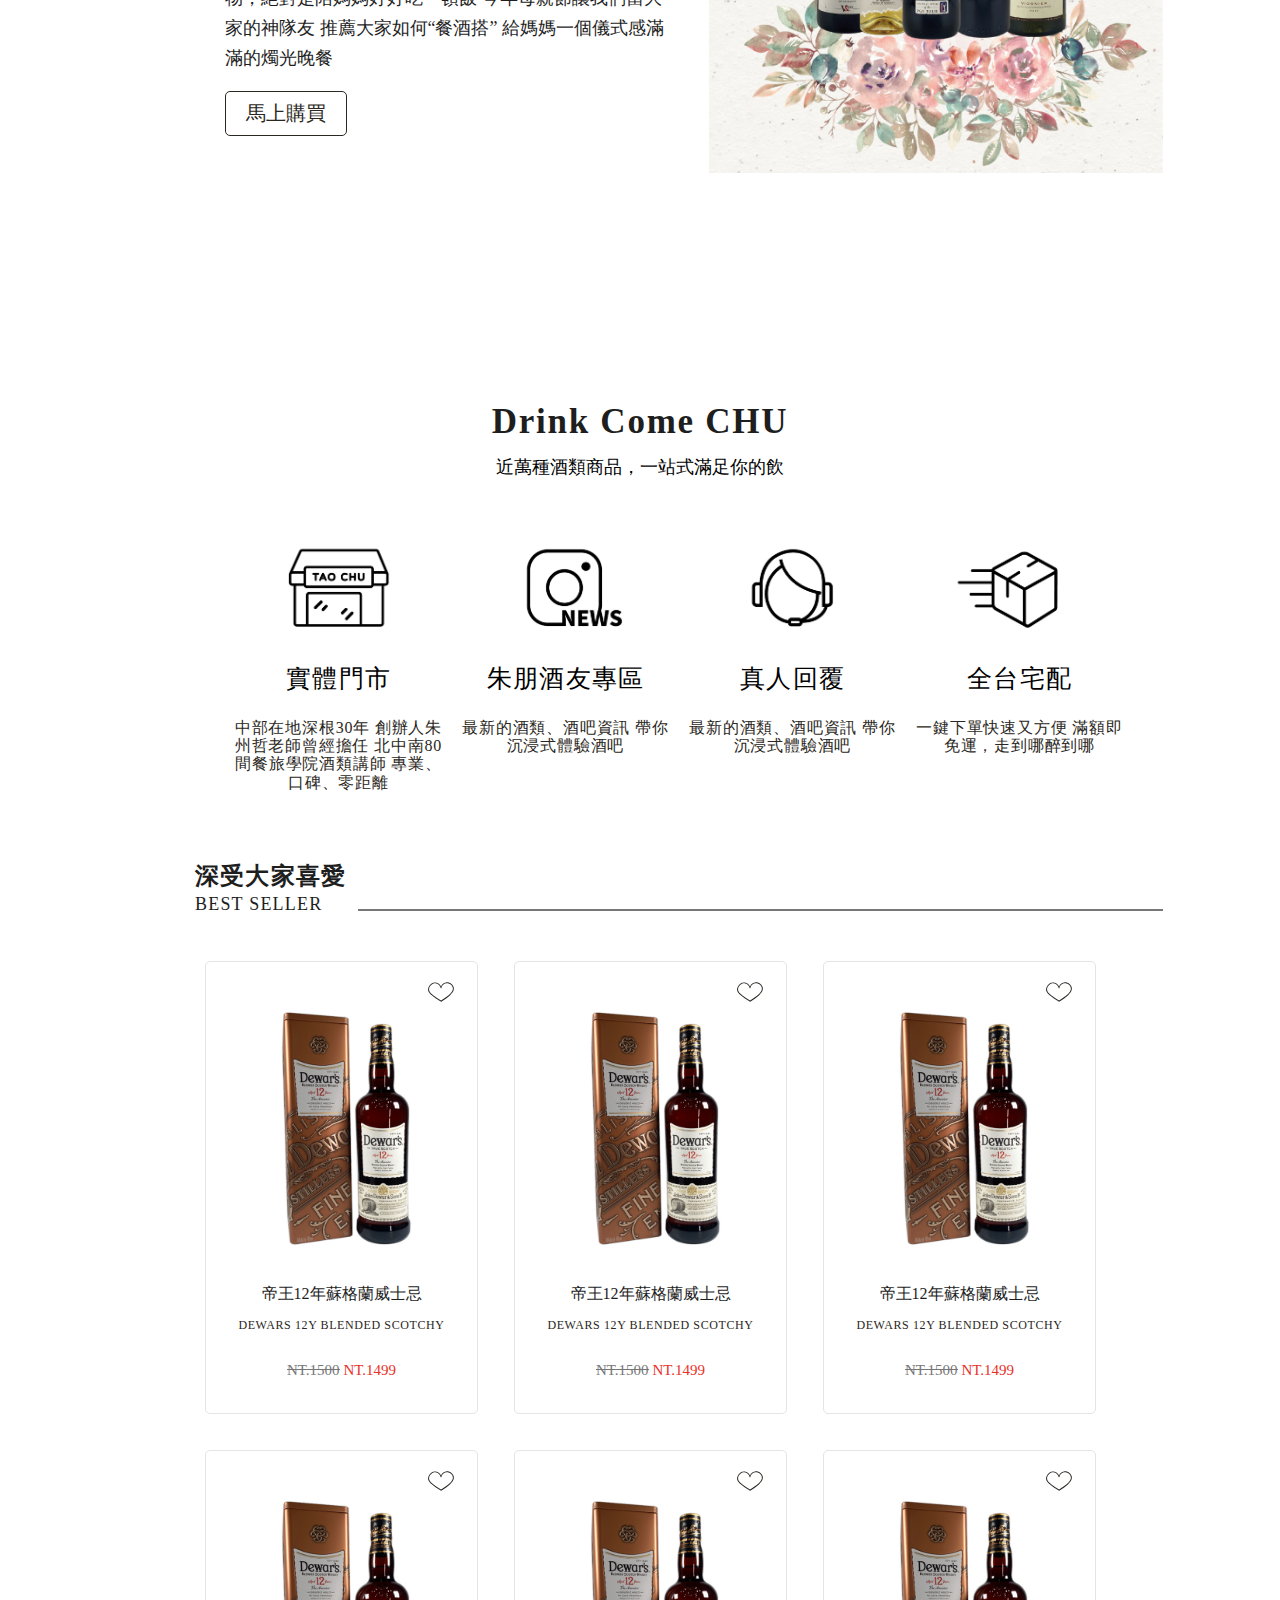
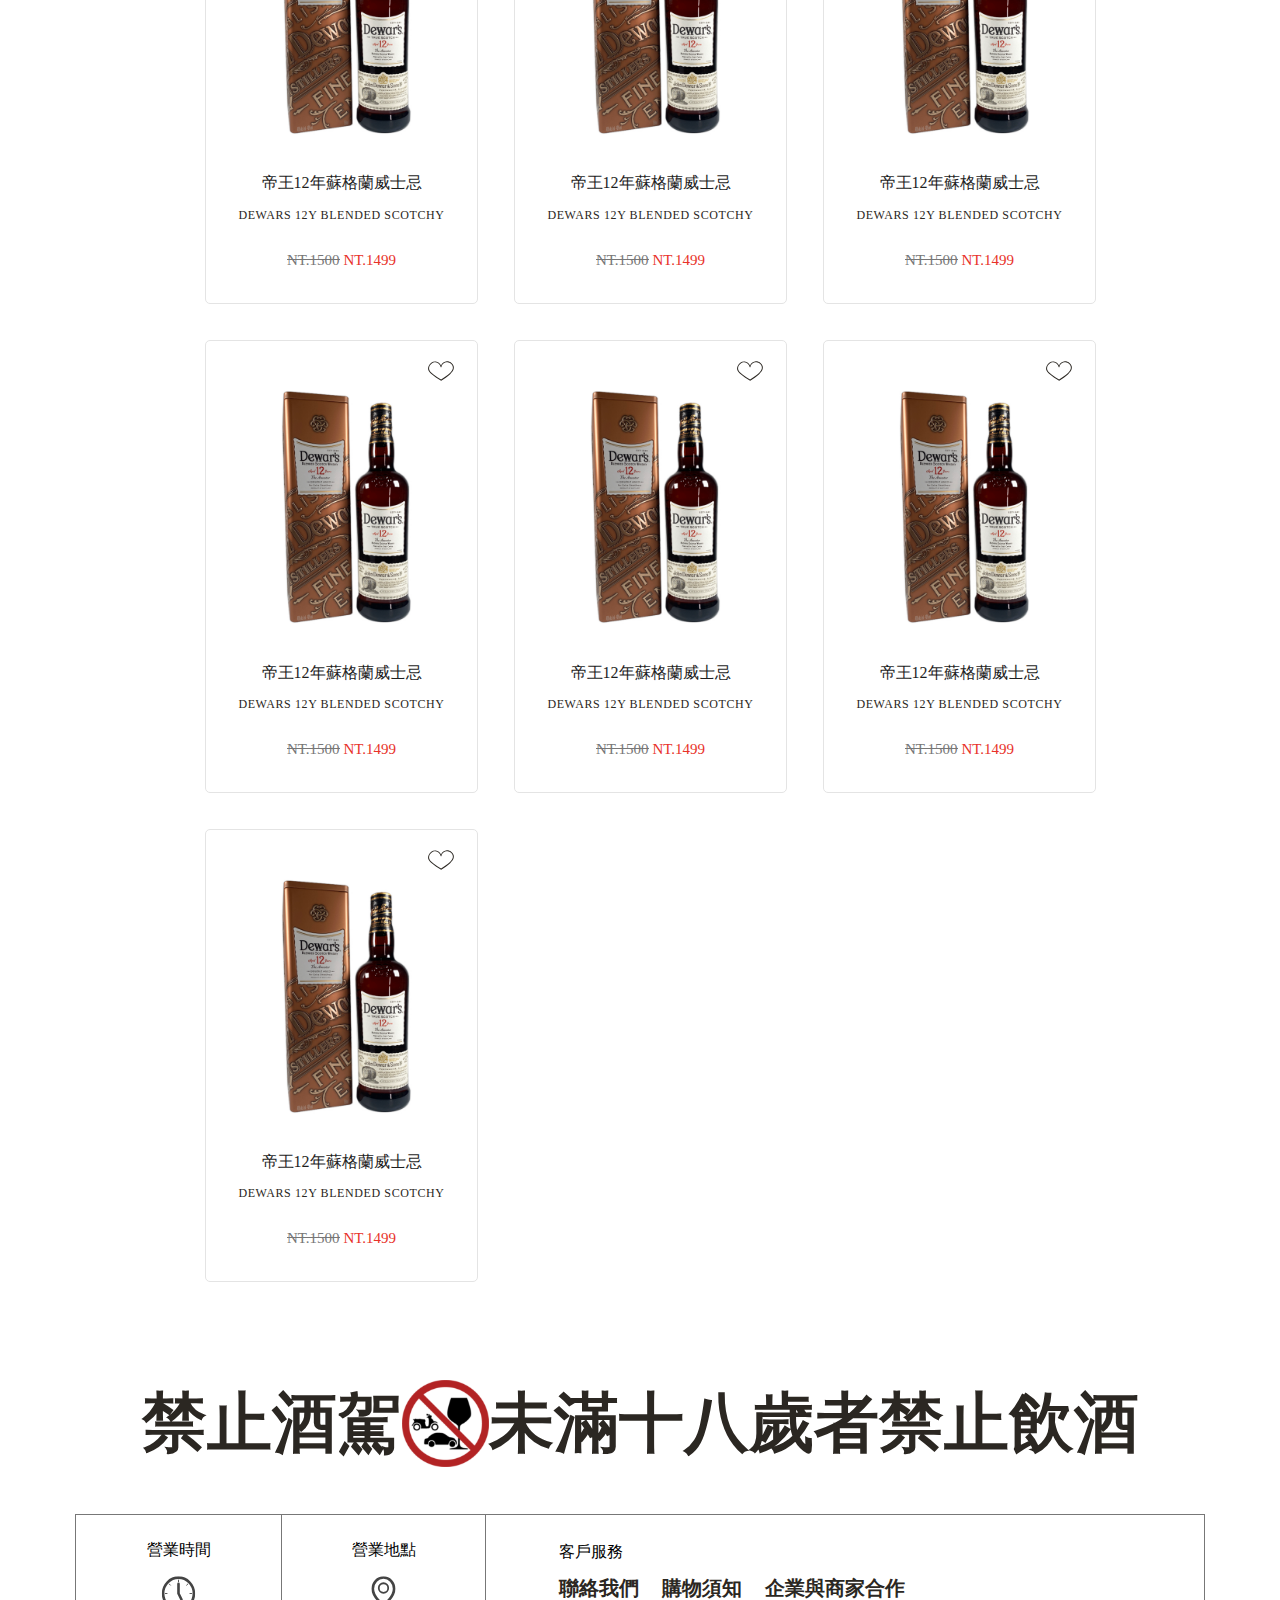
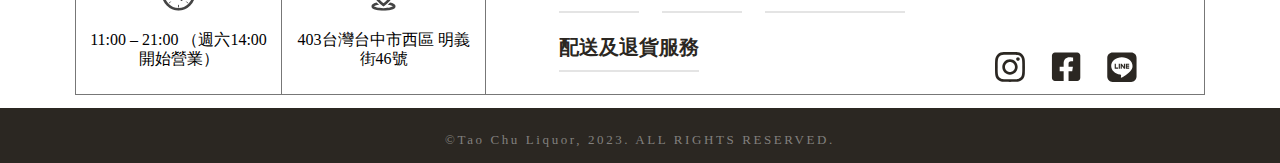
==== commit e1244786: "feat: products page" ====
--- a/index.html
+++ b/index.html
@@ -7,6 +7,7 @@
     rel="stylesheet"
     href="https://cdn.jsdelivr.net/npm/swiper@11/swiper-bundle.min.css"
   />
+  <link href="https://cdn.jsdelivr.net/npm/bootstrap@5.3.2/dist/css/bootstrap.min.css" rel="stylesheet" integrity="sha384-T3c6CoIi6uLrA9TneNEoa7RxnatzjcDSCmG1MXxSR1GAsXEV/Dwwykc2MPK8M2HN" crossorigin="anonymous">
 
   <script src="https://cdn.jsdelivr.net/npm/swiper@11/swiper-bundle.min.js"></script>
 
@@ -20,7 +21,9 @@
   <!-- Header -->
   <header class="header-wrap">
     <div class="header-search">
-      <img src="./images/logo.svg" alt="陶朱行 Tao Chu Liquor" class="logo">
+      <a href="/">
+        <img src="./images/logo.svg" alt="陶朱行 Tao Chu Liquor" class="logo">
+      </a>
       
       <div class="header-search-wrap">
         <input type="text" class="header-search-container" placeholder="search some...">
@@ -55,15 +58,15 @@
   <main>
     <nav class="nav-wrap">
       <ul>
-        <li>最新消息</li>
-        <li>部落格</li>
-        <li>六大基酒</li>
-        <li>香甜酒</li>
-        <li>葡萄酒</li>
-        <li>其他酒類</li>
-        <li>無酒精</li>
-        <li>食品</li>
-        <li>器具杯皿</li>
+        <li><a href="/products.html">最新消息</a></li>
+        <li><a href="/products.html">部落格</a></li>
+        <li><a href="/products.html">六大基酒</a></li>
+        <li><a href="/products.html">香甜酒</a></li>
+        <li><a href="/products.html">葡萄酒</a></li>
+        <li><a href="/products.html">其他酒類</a></li>
+        <li><a href="/products.html">無酒精</a></li>
+        <li><a href="/products.html">食品</a></li>
+        <li><a href="/products.html">器具杯皿</a></li>
       </ul>
     </nav>
 
--- a/CSS/main.css
+++ b/CSS/main.css
@@ -4,6 +4,7 @@
 html, body{
   margin: 0;
   padding: 0;
+  font-family: 'Noto Sans TC', 'Battambang', 'Times New Roman', Times, serif;
 }
 
 .logo {
@@ -23,7 +24,7 @@
   display: flex;
   justify-content: space-between;
   position: relative;
-  padding: 16px 12px 11px;
+  padding: 16px 75px 11px;
 }
 
 @media screen and (min-width: 900px) {
@@ -89,6 +90,43 @@
   }
 }
 
+
+
+.nav-wrap{
+  margin: auto;
+  overflow-x: auto;
+}
+
+.nav-wrap ul {
+  list-style: none;
+  display: flex;
+  gap: 20px;
+  margin: 0 auto;
+  width: fit-content;
+  padding: 0;
+  white-space: nowrap;
+}
+
+
+.nav-wrap ul a{
+  color: #000;
+  text-decoration: none;
+  display: inline-block;
+  padding-top: 26px;
+  padding-bottom: 17px;
+  border-bottom: 1px solid transparent;
+  transition-duration: 0.1s;
+}
+
+.nav-wrap ul a:hover{
+  border-bottom: 1px solid rgba(0,0,0,0.5);
+
+}
+
+.nav-wrap ul a.nav-active{
+  border-bottom: 1px solid rgba(0,0,0,1);
+
+}
 .manage-container{
   position: fixed;
   bottom: 0px;
@@ -121,19 +159,23 @@
   cursor: pointer;
 }
 
+.manage-container li p {
+  margin: 0;
+}
+
 .manage-container .qa img{
   padding: 6px;
-  height: 26px;
+  height: 38px;
 }
 
 
 .manage-container .vector img{
   padding: 6px;
-  height: 24px;
+  height: 38px;
 }
 .manage-container .shopping img{
   padding: 6px;
-  height: 26px;
+  height: 38px;
 }
 
 .primary-gray{
@@ -298,4 +340,58 @@
 }
 .info-external img{
   width: 30px;
-}+}
+
+
+.card-product{
+  box-sizing: border-box;
+  width: 100%;
+  /* min-width: 273px; */
+  padding: 19px;
+  border: 1px solid #E4E4E4;
+  border-radius: 5px;
+  position: relative;
+  background-color: #fff;
+}
+
+@media screen and (min-width: 900px) {
+  .card-product{
+    /* width: 250px; */
+  }
+}
+
+
+
+.card-product img{
+  width: 100%;
+}
+
+.card-product p{
+  text-align: center;
+}
+
+.card-product p:nth-child(2){
+ font-size: 16px;
+ font-weight: 500;
+ color: #1E1E1E;
+}
+
+.card-product p:nth-child(3){
+  font-size: 12px;
+  color: #2B2722;
+  letter-spacing: 0.6px;
+ }
+
+ .card-product p:nth-child(4){
+  margin-top: 29px;
+  font-size: 15px;
+ }
+
+ .card-product-fav{
+  position: absolute;
+  top: 13px;
+  right: 19px;
+  width: 34px !important;
+  z-index: 1;
+  cursor: pointer;
+ }
--- a/CSS/home.css
+++ b/CSS/home.css
@@ -1,24 +1,4 @@
-.nav-wrap{
-  margin: auto;
-  padding-top: 26px;
-  padding-bottom: 17px;
-  overflow-x: scroll;
-}
-
-.nav-wrap ul {
-  list-style: none;
-  display: flex;
-  gap: 20px;
-  margin: 0 auto;
-  width: fit-content;
-  padding: 0;
-  white-space: nowrap;
-}
-
-
-.nav-wrap ul li{
-  cursor: pointer;
-}
+
 
 .swiper {
   width: 100%;
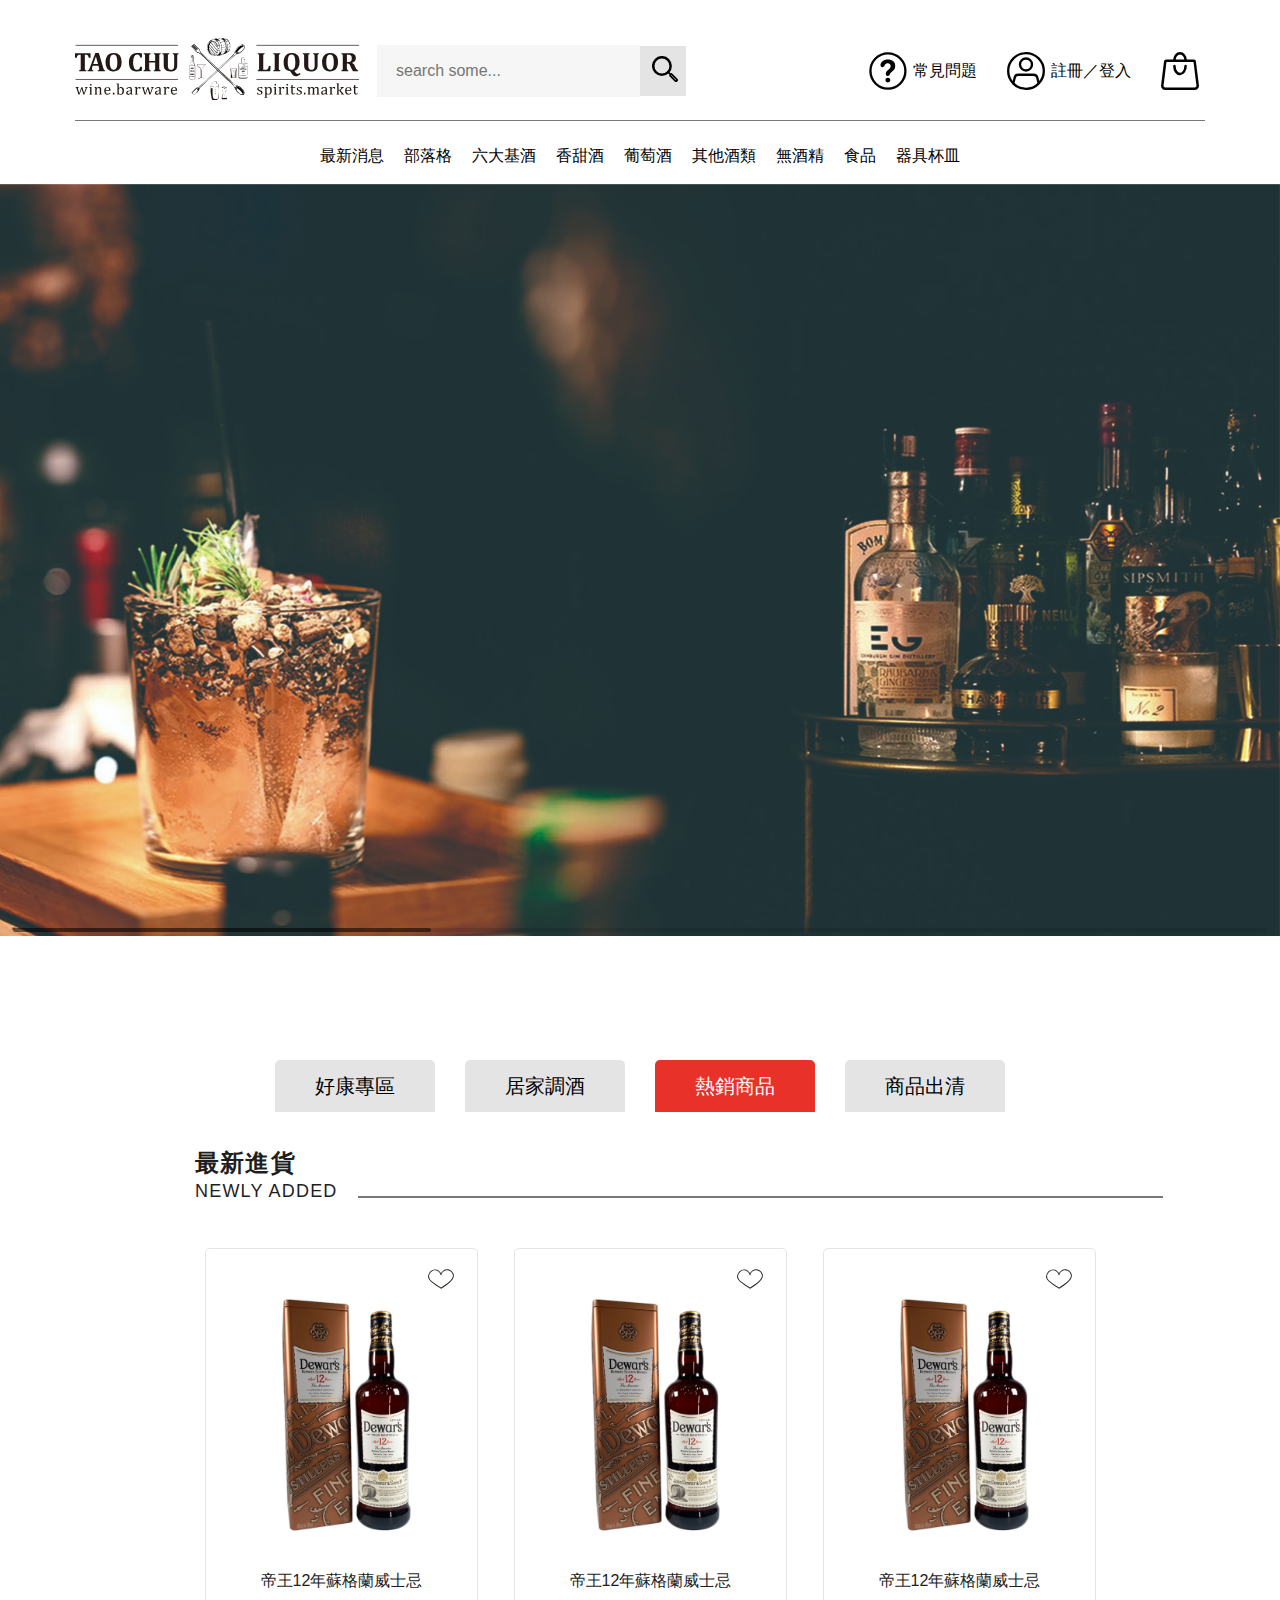
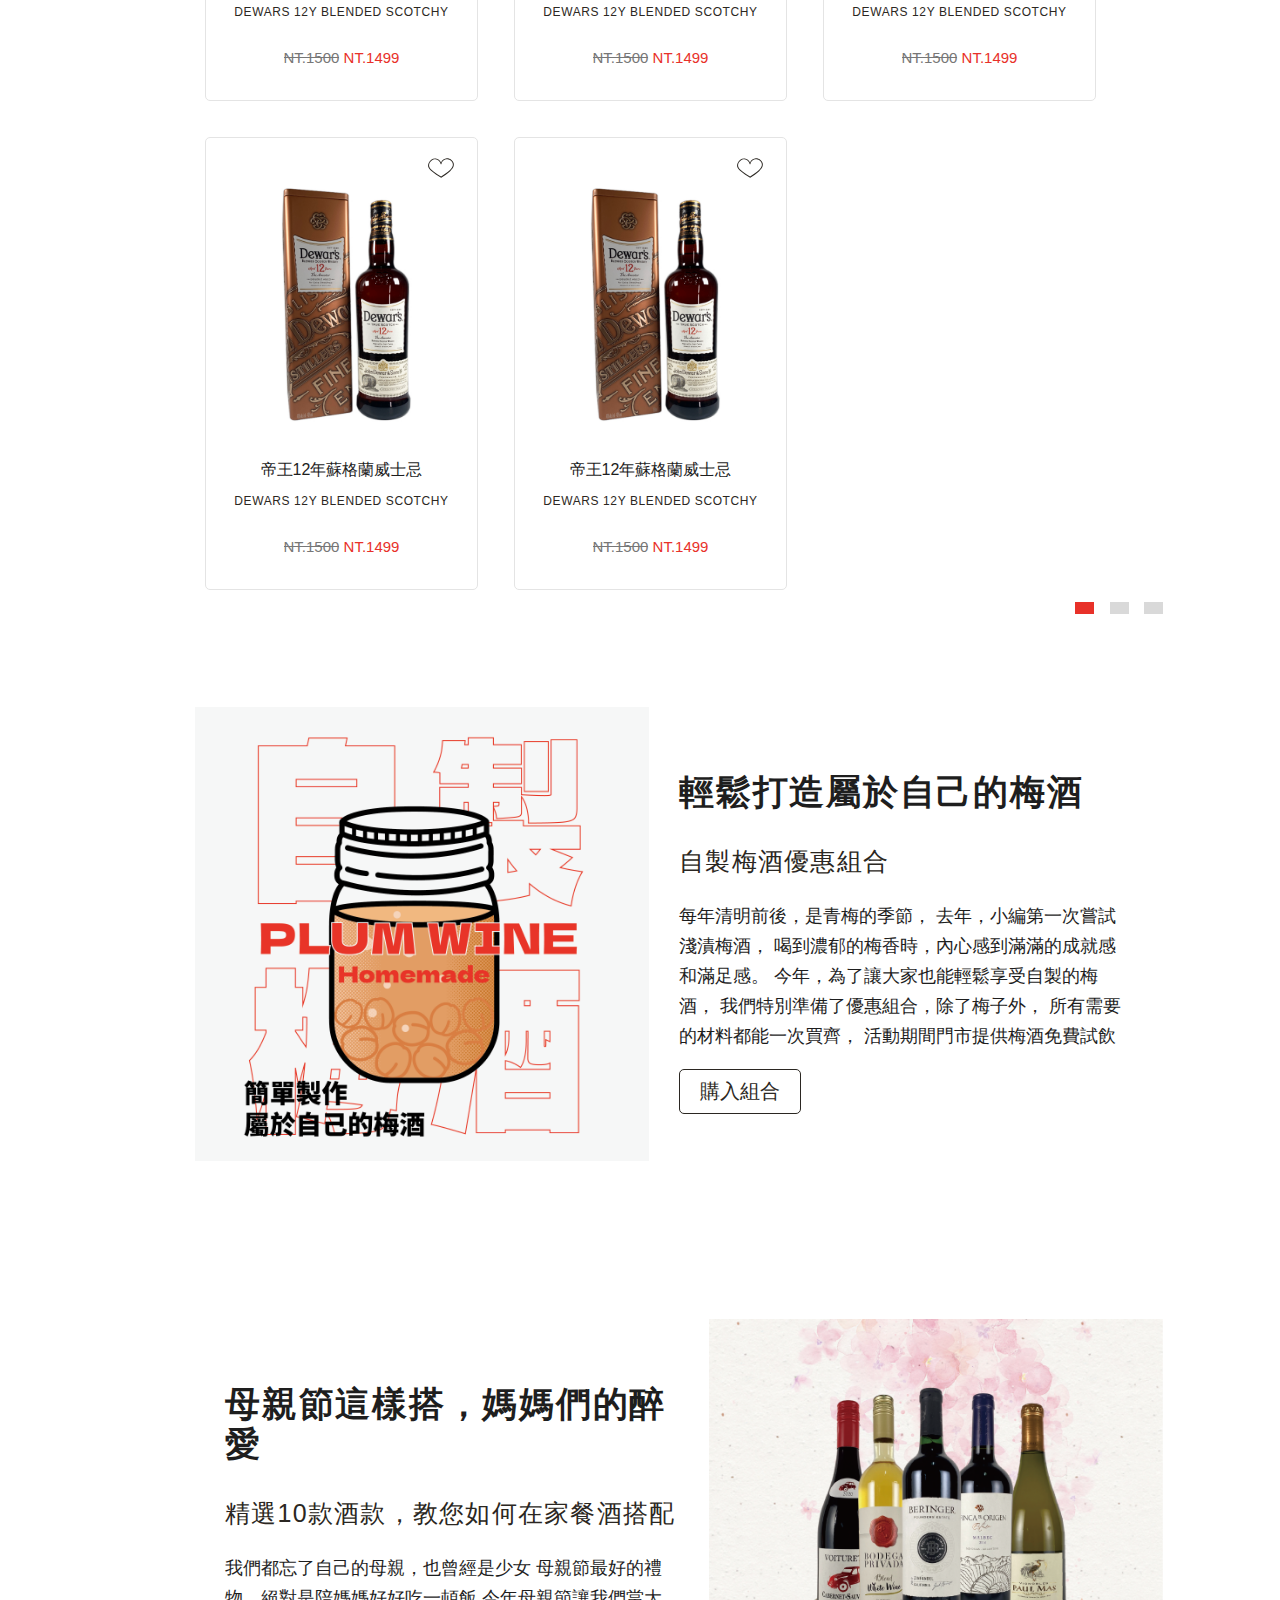
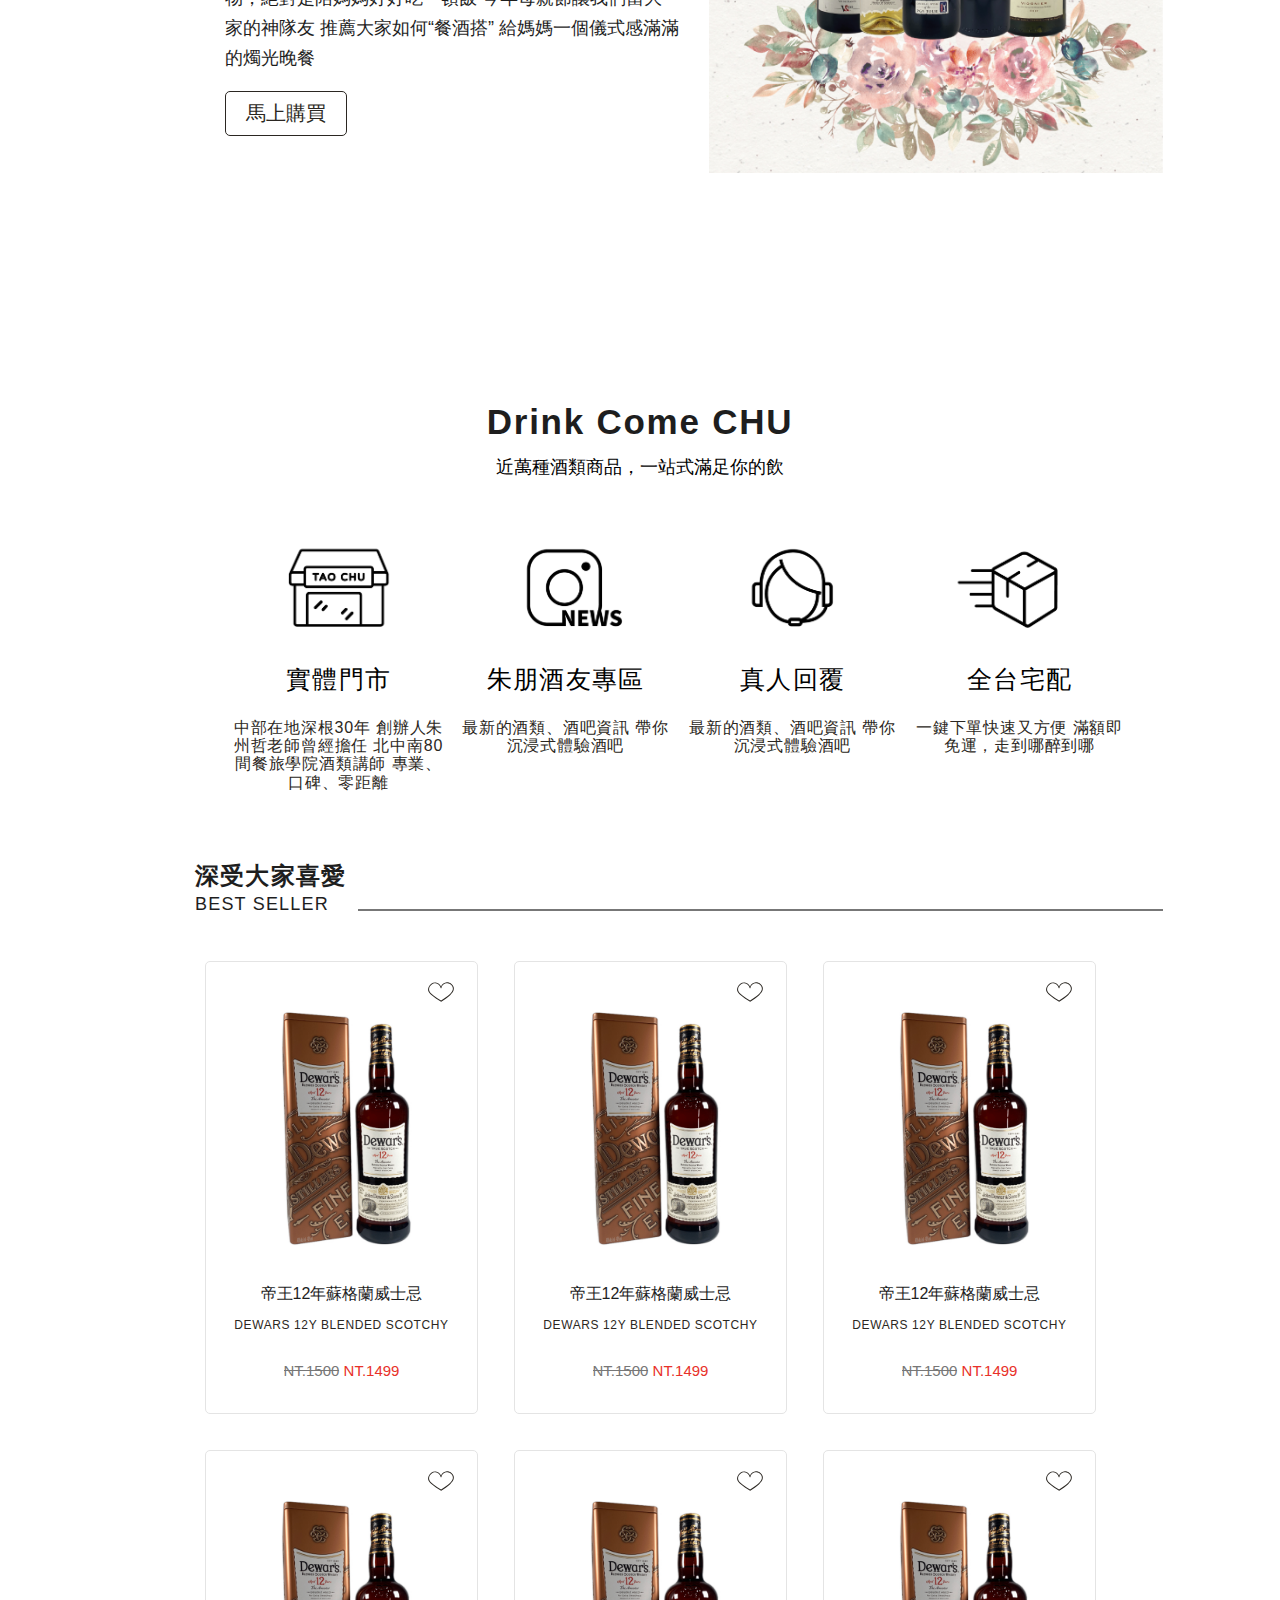
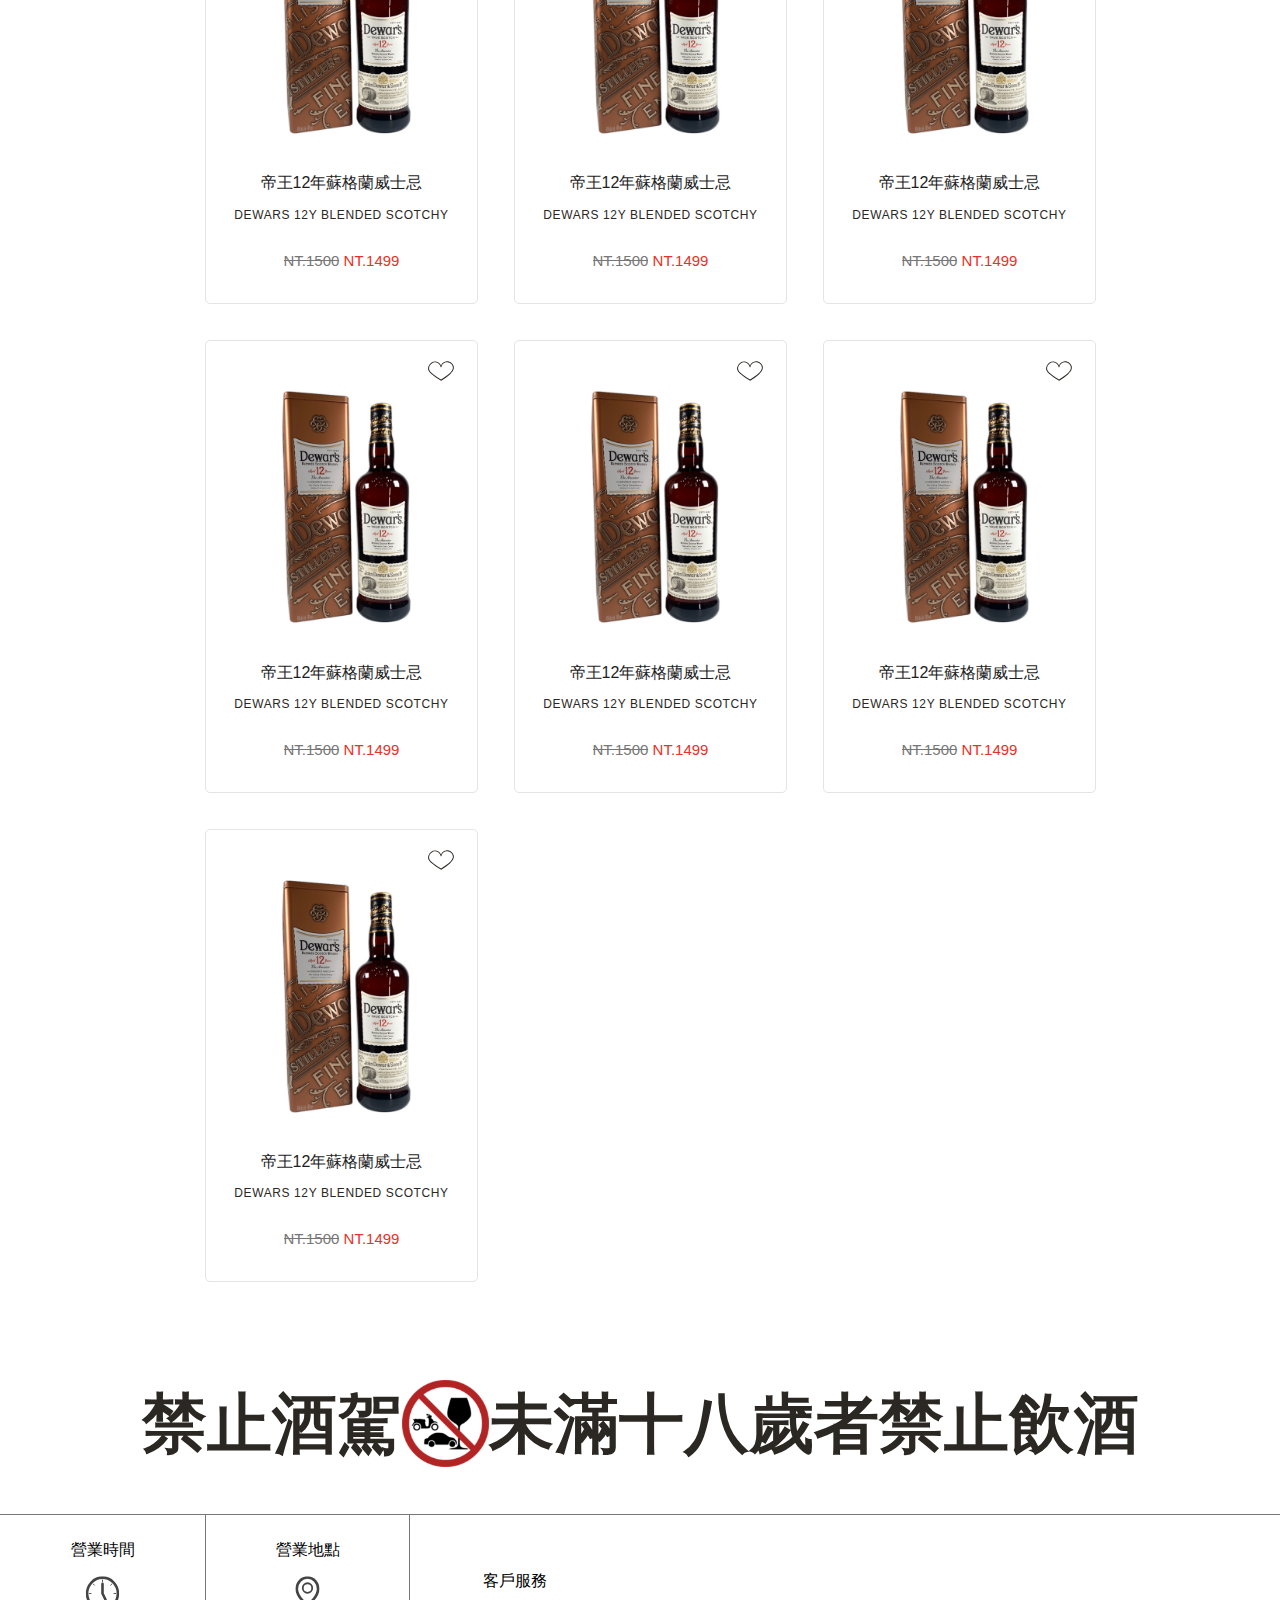
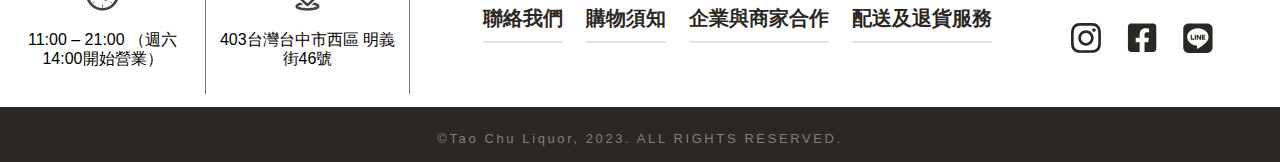
==== commit 74fc5ddf: "feat: links juju" ====
--- a/index.html
+++ b/index.html
@@ -58,15 +58,15 @@
   <main>
     <nav class="nav-wrap">
       <ul>
-        <li><a href="/products.html">最新消息</a></li>
-        <li><a href="/products.html">部落格</a></li>
-        <li><a href="/products.html">六大基酒</a></li>
-        <li><a href="/products.html">香甜酒</a></li>
-        <li><a href="/products.html">葡萄酒</a></li>
-        <li><a href="/products.html">其他酒類</a></li>
-        <li><a href="/products.html">無酒精</a></li>
-        <li><a href="/products.html">食品</a></li>
-        <li><a href="/products.html">器具杯皿</a></li>
+        <li><a href="/juju/products.html">最新消息</a></li>
+        <li><a href="/juju/products.html">部落格</a></li>
+        <li><a href="/juju/products.html">六大基酒</a></li>
+        <li><a href="/juju/products.html">香甜酒</a></li>
+        <li><a href="/juju/products.html">葡萄酒</a></li>
+        <li><a href="/juju/products.html">其他酒類</a></li>
+        <li><a href="/juju/products.html">無酒精</a></li>
+        <li><a href="/juju/products.html">食品</a></li>
+        <li><a href="/juju/products.html">器具杯皿</a></li>
       </ul>
     </nav>
 
--- a/CSS/main.css
+++ b/CSS/main.css
@@ -4,9 +4,15 @@
 html, body{
   margin: 0;
   padding: 0;
-  font-family: 'Noto Sans TC', 'Battambang', 'Times New Roman', Times, serif;
-}
-
+  font-family: 'Noto Sans TC', Arial, Helvetica, sans-serif;
+}
+
+.style-font{
+  font-family: 'Battambang', 'Times New Roman', Times, serif;
+}
+
+
+/* Header */
 .logo {
   width: 144px;
 }
@@ -91,7 +97,7 @@
 }
 
 
-
+/* Header Menu */
 .nav-wrap{
   margin: auto;
   overflow-x: auto;
@@ -127,6 +133,31 @@
   border-bottom: 1px solid rgba(0,0,0,1);
 
 }
+
+
+/* Main Page Content */
+
+main.page-content{
+  background: #F9F9F9;
+  box-shadow: 0px 4px 2px 0px rgba(0, 0, 0, 0.05) inset;
+  padding: 0 75px 200px;
+}
+
+.page-content .breadcrumb{
+  padding-top: 1rem;
+}
+
+.page-content .breadcrumb a{
+  color: #000;
+}
+
+.nav-breadcrumb{
+  --bs-breadcrumb-divider: '>';
+}
+
+
+
+
 .manage-container{
   position: fixed;
   bottom: 0px;
@@ -185,6 +216,8 @@
   color: #E83129;
 }
 
+
+/* Footer */
 footer{
   width: 100%;
   height: 80px;
@@ -211,6 +244,7 @@
   
 }
 
+/* Footer Warning */
 .notice{
   text-align: center;
   height: 87px;
@@ -243,10 +277,10 @@
   }
 }
 
+
+/* Footer Info */
 .info-wrap{
-  border: 1px solid #777;
-  width: calc(100% - 20px);
-  margin: 10px;
+  border-top: 1px solid #777;
   display: flex;
   flex-wrap: wrap;
   justify-content: center;
@@ -256,9 +290,7 @@
 
 @media screen and (min-width:900px) {
   .info-wrap{
-    margin: 0 75px;
     flex-wrap: nowrap;
-    width: calc(100% - 150px);
   }
 }
 
@@ -343,6 +375,7 @@
 }
 
 
+/* Card Product */
 .card-product{
   box-sizing: border-box;
   width: 100%;
@@ -359,8 +392,6 @@
     /* width: 250px; */
   }
 }
-
-
 
 .card-product img{
   width: 100%;
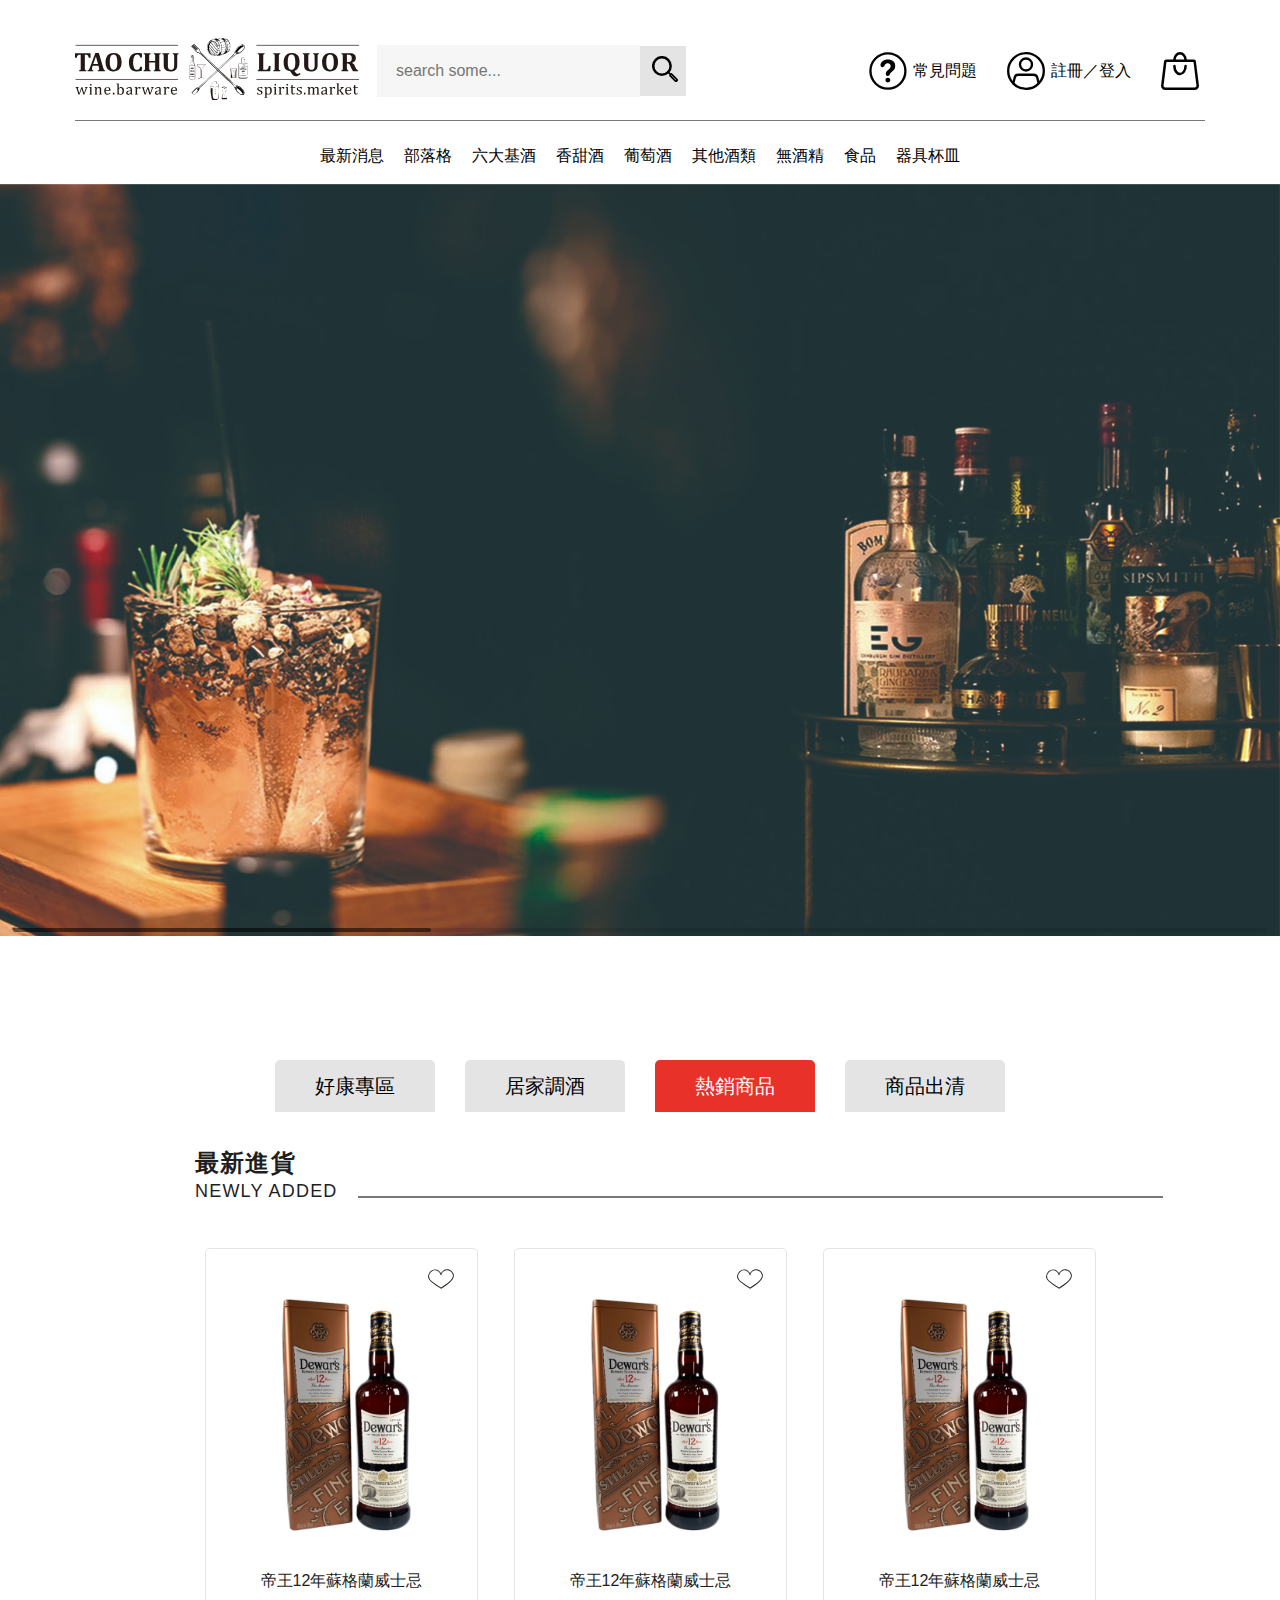
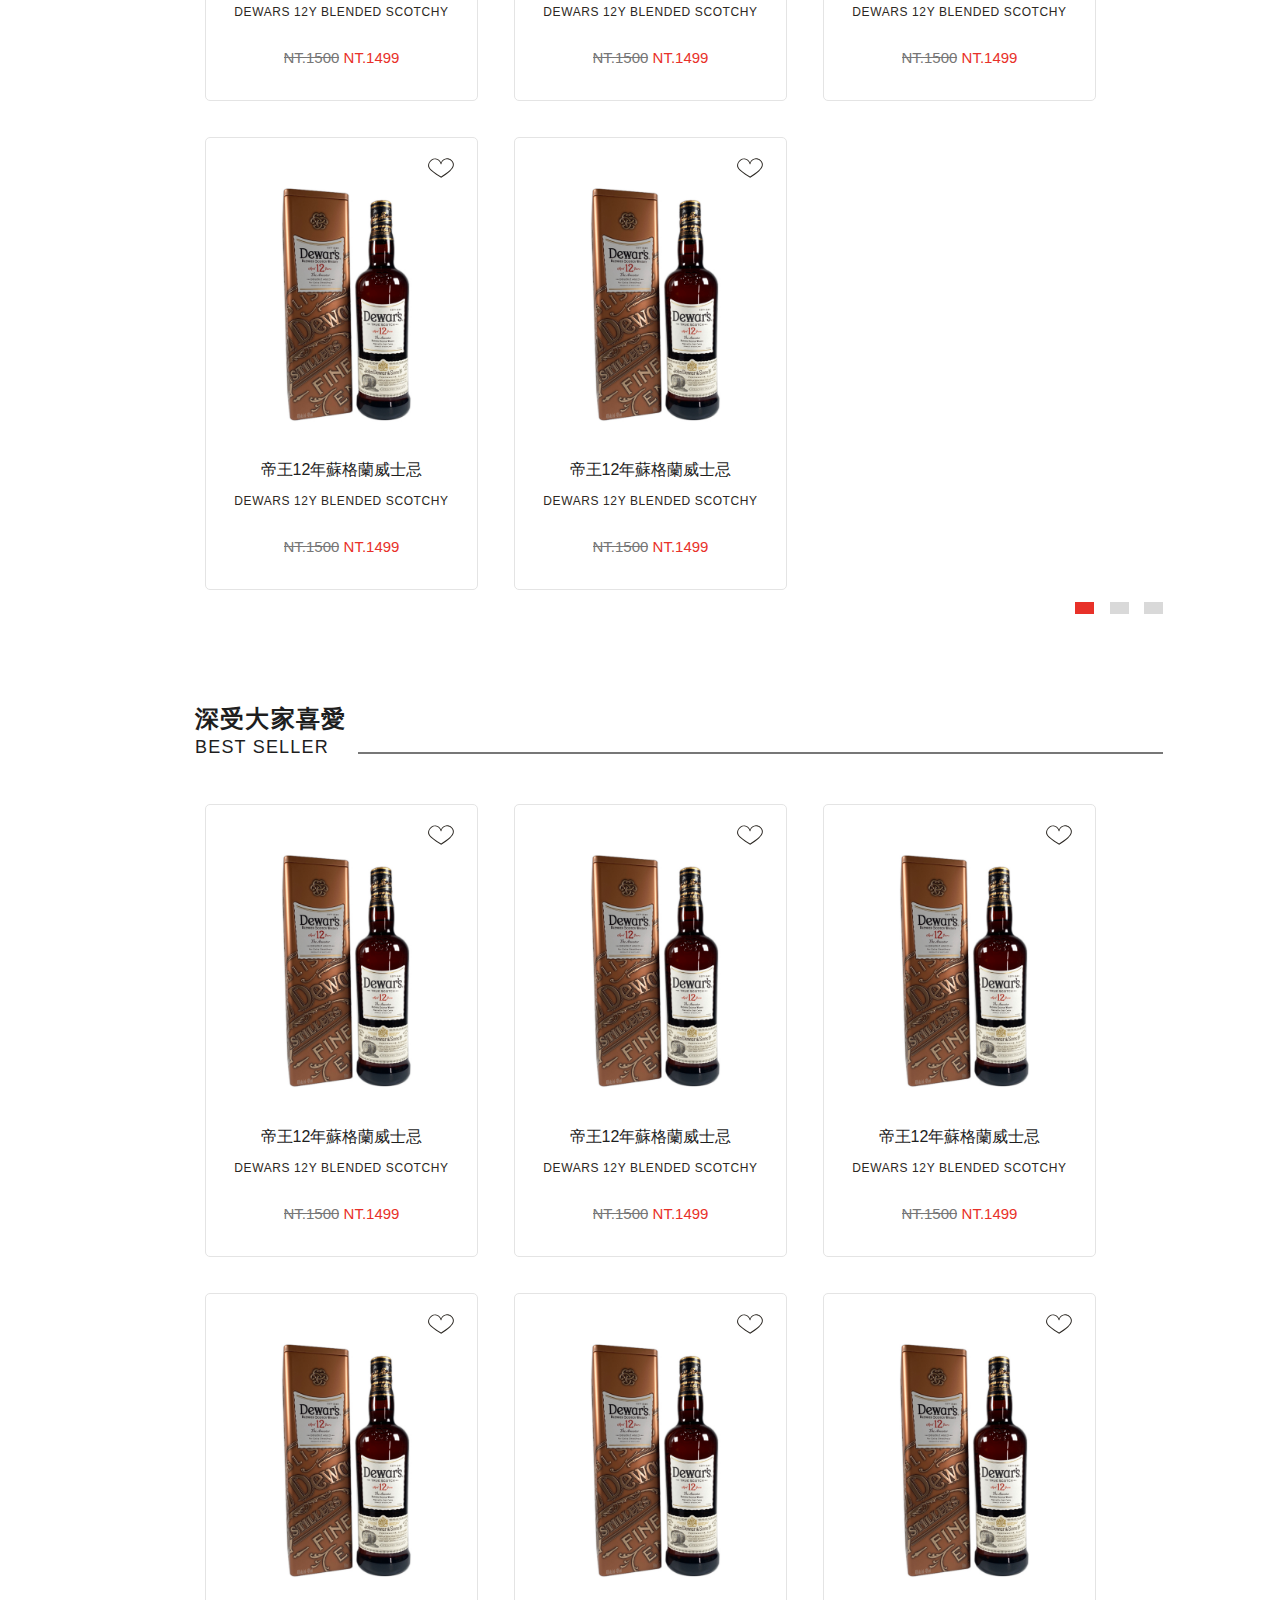
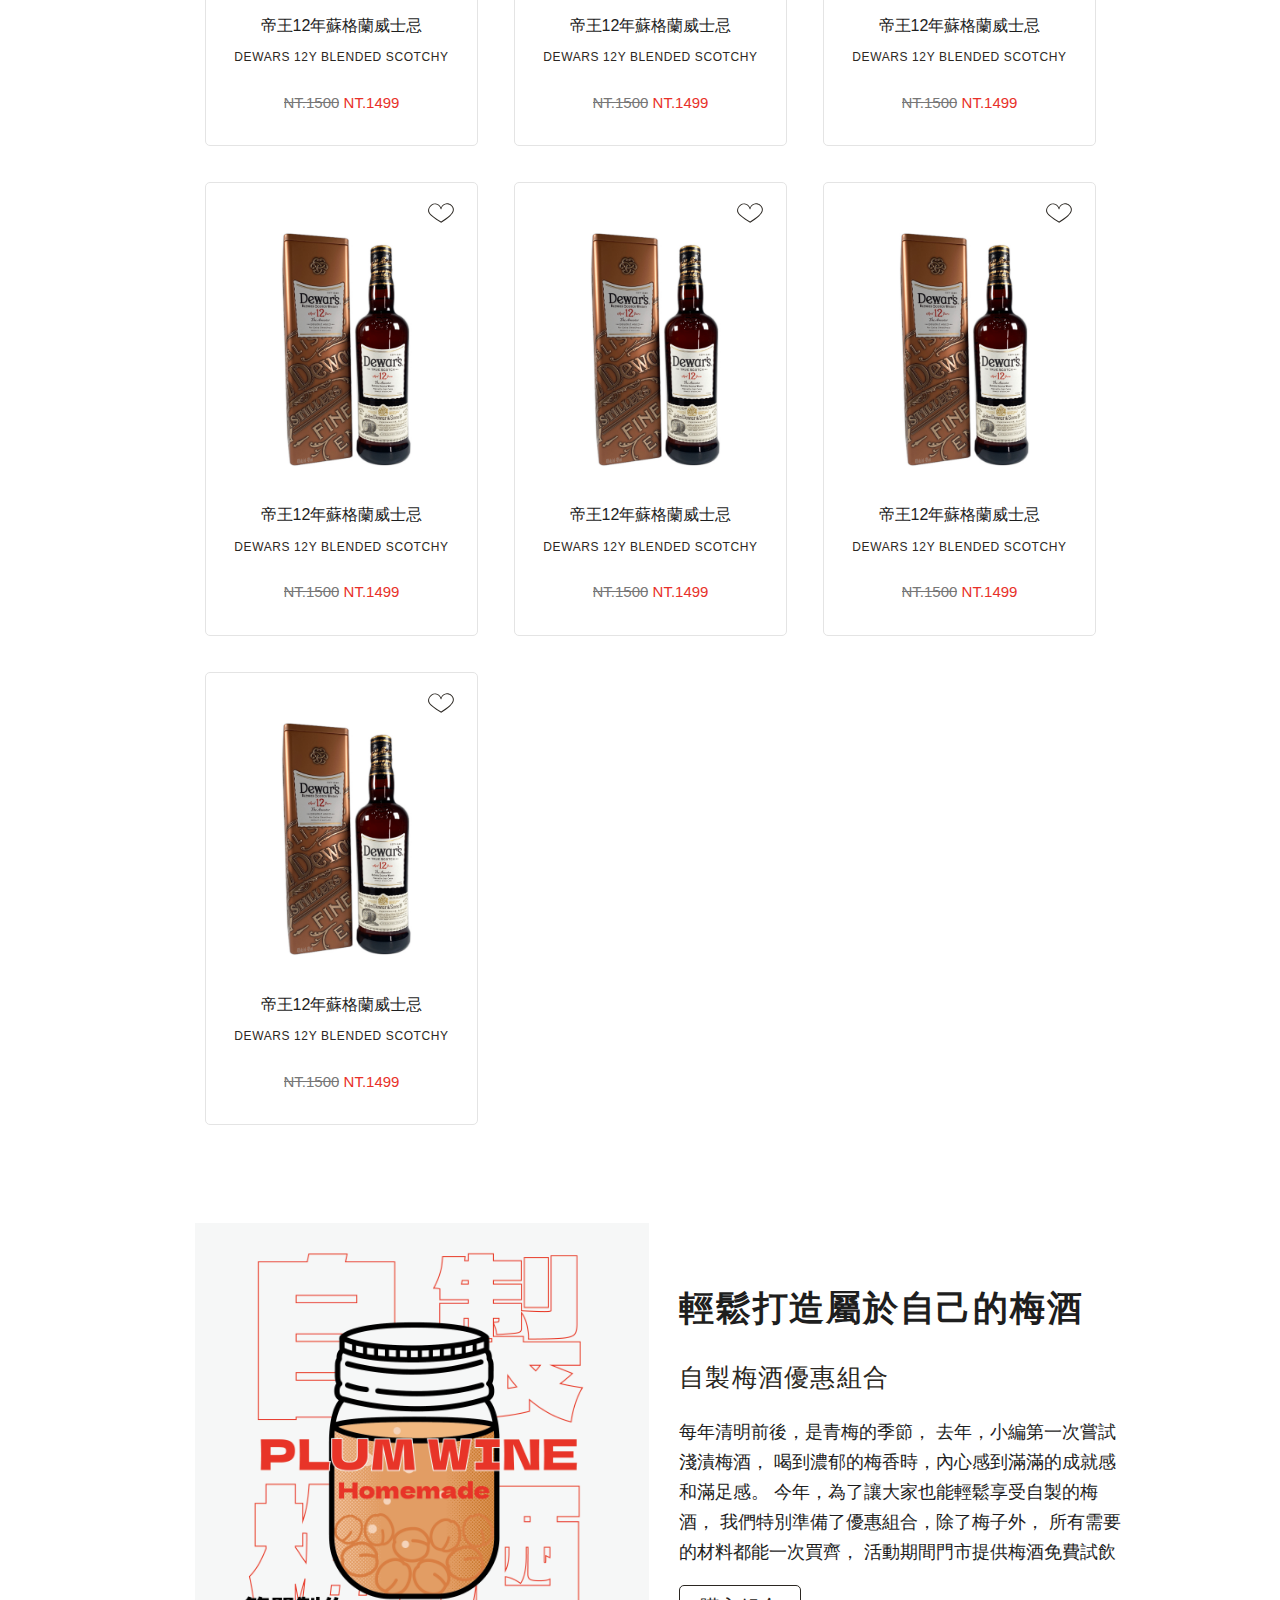
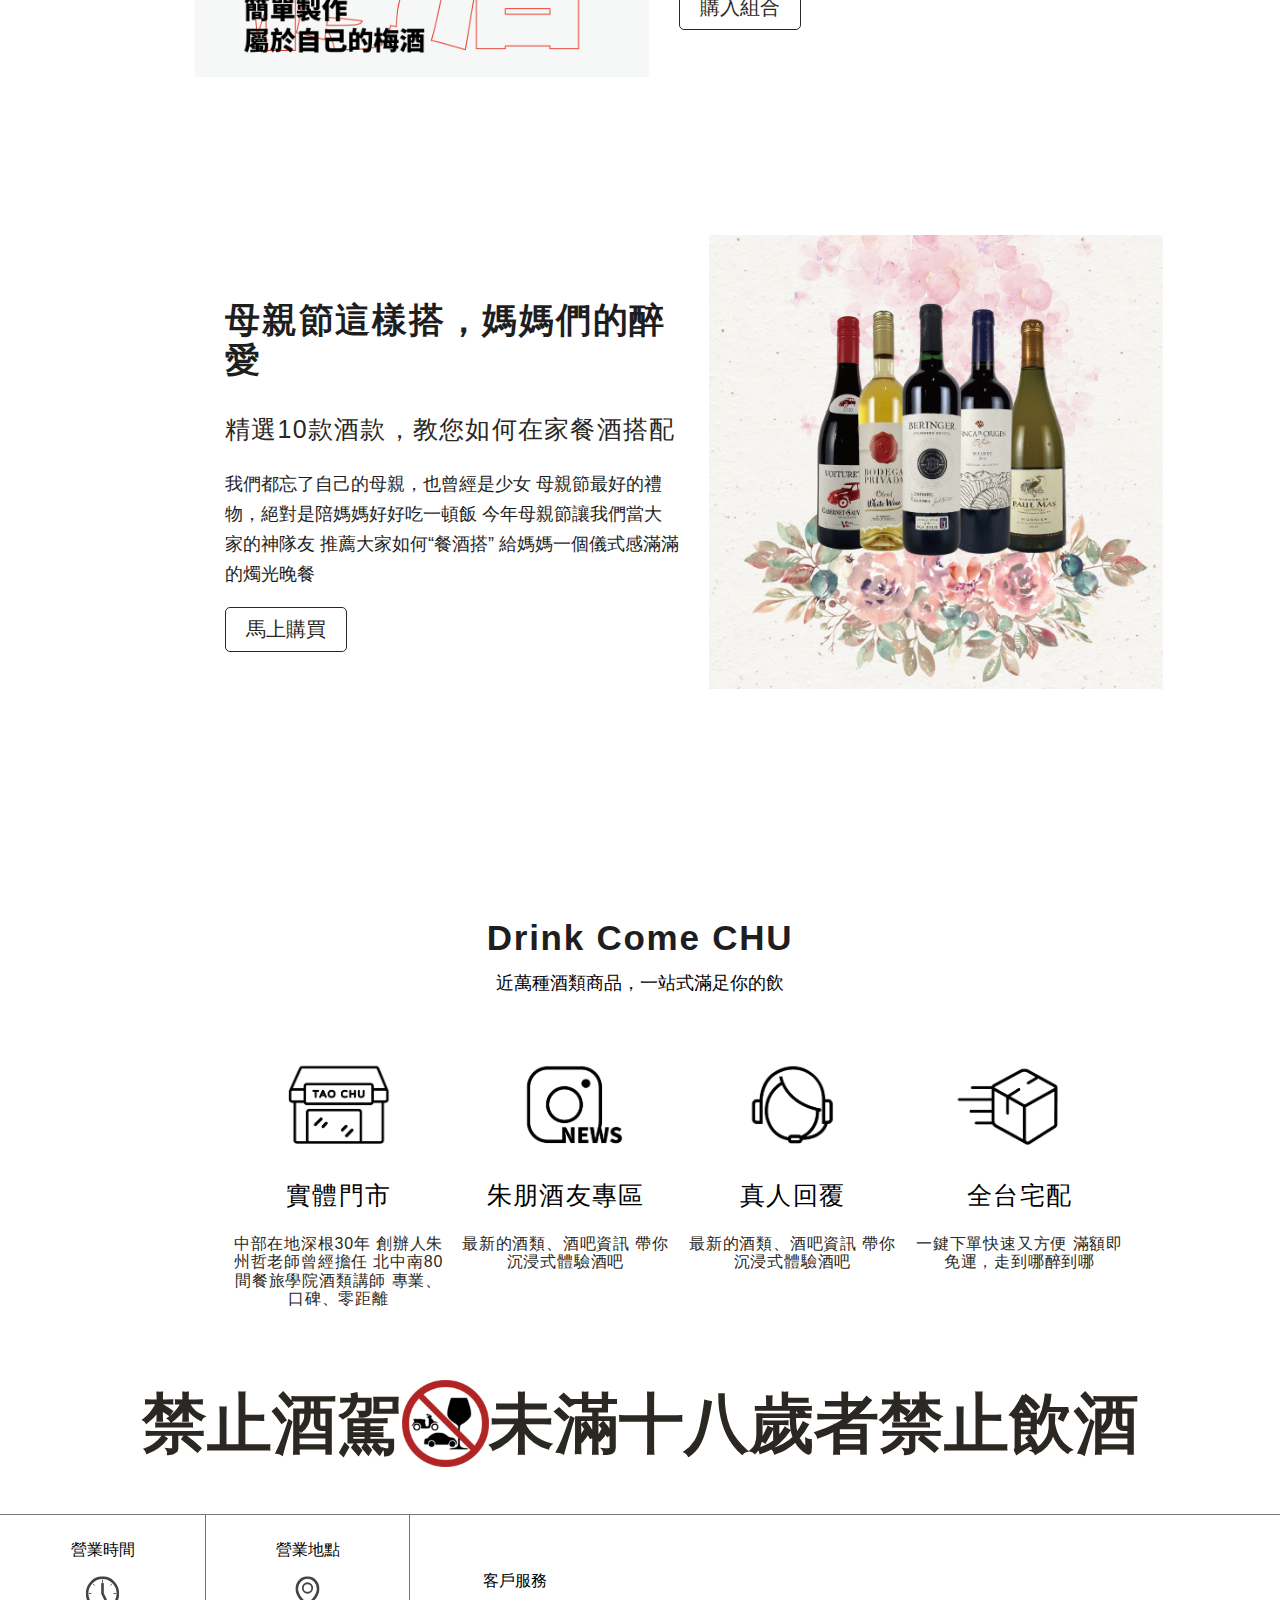
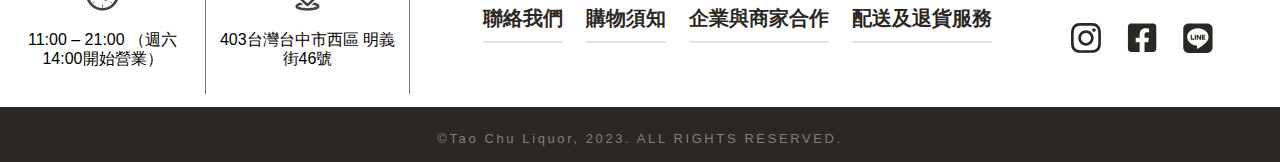
==== commit 7906e206: "feat: home move section" ====
--- a/index.html
+++ b/index.html
@@ -21,7 +21,7 @@
   <!-- Header -->
   <header class="header-wrap">
     <div class="header-search">
-      <a href="/">
+      <a href="./">
         <img src="./images/logo.svg" alt="陶朱行 Tao Chu Liquor" class="logo">
       </a>
       
@@ -58,15 +58,15 @@
   <main>
     <nav class="nav-wrap">
       <ul>
-        <li><a href="/juju/products.html">最新消息</a></li>
-        <li><a href="/juju/products.html">部落格</a></li>
-        <li><a href="/juju/products.html">六大基酒</a></li>
-        <li><a href="/juju/products.html">香甜酒</a></li>
-        <li><a href="/juju/products.html">葡萄酒</a></li>
-        <li><a href="/juju/products.html">其他酒類</a></li>
-        <li><a href="/juju/products.html">無酒精</a></li>
-        <li><a href="/juju/products.html">食品</a></li>
-        <li><a href="/juju/products.html">器具杯皿</a></li>
+        <li><a href="./products.html">最新消息</a></li>
+        <li><a href="./blogList.html">部落格</a></li>
+        <li><a href="./products.html">六大基酒</a></li>
+        <li><a href="./products.html">香甜酒</a></li>
+        <li><a href="./products.html">葡萄酒</a></li>
+        <li><a href="./products.html">其他酒類</a></li>
+        <li><a href="./products.html">無酒精</a></li>
+        <li><a href="./products.html">食品</a></li>
+        <li><a href="./products.html">器具杯皿</a></li>
       </ul>
     </nav>
 
@@ -179,6 +179,145 @@
       </div>
     </section>
 
+    <section class="campaign-wrap">
+
+      <div class="campaign-container">
+        <p class="campaign-container-label">深受大家喜愛</p>
+        <p class="campaign-container-label-sub">BEST SELLER</p>
+
+        <div class="campaign-container-product">
+          <div class="campaign-container-product-item">
+            <img src="./images/product/product1.jpg" alt="">
+
+            <p>帝王12年蘇格蘭威士忌</p>
+            <p>DEWARS 12Y BLENDED SCOTCHY</p>
+            <p>
+              <span class="primary-gray discount">NT.1500</span>
+              <span class="primary-red">NT.1499</span>
+            </p>
+
+            <img src="./images/heart-icon.svg" alt="" class="campaign-container-product-item-fav">
+          </div>
+
+          <div class="campaign-container-product-item">
+            <img src="./images/product/product1.jpg" alt="">
+
+            <p>帝王12年蘇格蘭威士忌</p>
+            <p>DEWARS 12Y BLENDED SCOTCHY</p>
+            <p>
+              <span class="primary-gray discount">NT.1500</span>
+              <span class="primary-red">NT.1499</span>
+            </p>
+
+            <img src="./images/heart-icon.svg" alt="" class="campaign-container-product-item-fav">
+          </div>
+
+          <div class="campaign-container-product-item">
+            <img src="./images/product/product1.jpg" alt="">
+
+            <p>帝王12年蘇格蘭威士忌</p>
+            <p>DEWARS 12Y BLENDED SCOTCHY</p>
+            <p>
+              <span class="primary-gray discount">NT.1500</span>
+              <span class="primary-red">NT.1499</span>
+            </p>
+
+            <img src="./images/heart-icon.svg" alt="" class="campaign-container-product-item-fav">
+          </div>
+          
+          <div class="campaign-container-product-item">
+            <img src="./images/product/product1.jpg" alt="">
+
+            <p>帝王12年蘇格蘭威士忌</p>
+            <p>DEWARS 12Y BLENDED SCOTCHY</p>
+            <p>
+              <span class="primary-gray discount">NT.1500</span>
+              <span class="primary-red">NT.1499</span>
+            </p>
+
+            <img src="./images/heart-icon.svg" alt="" class="campaign-container-product-item-fav">
+          </div>
+
+          <div class="campaign-container-product-item">
+            <img src="./images/product/product1.jpg" alt="">
+
+            <p>帝王12年蘇格蘭威士忌</p>
+            <p>DEWARS 12Y BLENDED SCOTCHY</p>
+            <p>
+              <span class="primary-gray discount">NT.1500</span>
+              <span class="primary-red">NT.1499</span>
+            </p>
+
+            <img src="./images/heart-icon.svg" alt="" class="campaign-container-product-item-fav">
+          </div>
+
+          <div class="campaign-container-product-item">
+            <img src="./images/product/product1.jpg" alt="">
+
+            <p>帝王12年蘇格蘭威士忌</p>
+            <p>DEWARS 12Y BLENDED SCOTCHY</p>
+            <p>
+              <span class="primary-gray discount">NT.1500</span>
+              <span class="primary-red">NT.1499</span>
+            </p>
+
+            <img src="./images/heart-icon.svg" alt="" class="campaign-container-product-item-fav">
+          </div>
+
+          <div class="campaign-container-product-item">
+            <img src="./images/product/product1.jpg" alt="">
+
+            <p>帝王12年蘇格蘭威士忌</p>
+            <p>DEWARS 12Y BLENDED SCOTCHY</p>
+            <p>
+              <span class="primary-gray discount">NT.1500</span>
+              <span class="primary-red">NT.1499</span>
+            </p>
+
+            <img src="./images/heart-icon.svg" alt="" class="campaign-container-product-item-fav">
+          </div>
+
+          <div class="campaign-container-product-item">
+            <img src="./images/product/product1.jpg" alt="">
+
+            <p>帝王12年蘇格蘭威士忌</p>
+            <p>DEWARS 12Y BLENDED SCOTCHY</p>
+            <p>
+              <span class="primary-gray discount">NT.1500</span>
+              <span class="primary-red">NT.1499</span>
+            </p>
+
+            <img src="./images/heart-icon.svg" alt="" class="campaign-container-product-item-fav">
+          </div>
+
+          <div class="campaign-container-product-item">
+            <img src="./images/product/product1.jpg" alt="">
+
+            <p>帝王12年蘇格蘭威士忌</p>
+            <p>DEWARS 12Y BLENDED SCOTCHY</p>
+            <p>
+              <span class="primary-gray discount">NT.1500</span>
+              <span class="primary-red">NT.1499</span>
+            </p>
+
+            <img src="./images/heart-icon.svg" alt="" class="campaign-container-product-item-fav">
+          </div>
+
+          <div class="campaign-container-product-item">
+            <img src="./images/product/product1.jpg" alt="">
+
+            <p>帝王12年蘇格蘭威士忌</p>
+            <p>DEWARS 12Y BLENDED SCOTCHY</p>
+            <p>
+              <span class="primary-gray discount">NT.1500</span>
+              <span class="primary-red">NT.1499</span>
+            </p>
+
+            <img src="./images/heart-icon.svg" alt="" class="campaign-container-product-item-fav">
+          </div>
+        </div>
+      </div>
+    </section>
     <section class="intro-wrap">
       <div class="intro-card-container">
         <div class="intro-card">
@@ -261,145 +400,6 @@
       </div>
     </section>
 
-    <section class="campaign-wrap">
-
-      <div class="campaign-container">
-        <p class="campaign-container-label">深受大家喜愛</p>
-        <p class="campaign-container-label-sub">BEST SELLER</p>
-
-        <div class="campaign-container-product">
-          <div class="campaign-container-product-item">
-            <img src="./images/product/product1.jpg" alt="">
-
-            <p>帝王12年蘇格蘭威士忌</p>
-            <p>DEWARS 12Y BLENDED SCOTCHY</p>
-            <p>
-              <span class="primary-gray discount">NT.1500</span>
-              <span class="primary-red">NT.1499</span>
-            </p>
-
-            <img src="./images/heart-icon.svg" alt="" class="campaign-container-product-item-fav">
-          </div>
-
-          <div class="campaign-container-product-item">
-            <img src="./images/product/product1.jpg" alt="">
-
-            <p>帝王12年蘇格蘭威士忌</p>
-            <p>DEWARS 12Y BLENDED SCOTCHY</p>
-            <p>
-              <span class="primary-gray discount">NT.1500</span>
-              <span class="primary-red">NT.1499</span>
-            </p>
-
-            <img src="./images/heart-icon.svg" alt="" class="campaign-container-product-item-fav">
-          </div>
-
-          <div class="campaign-container-product-item">
-            <img src="./images/product/product1.jpg" alt="">
-
-            <p>帝王12年蘇格蘭威士忌</p>
-            <p>DEWARS 12Y BLENDED SCOTCHY</p>
-            <p>
-              <span class="primary-gray discount">NT.1500</span>
-              <span class="primary-red">NT.1499</span>
-            </p>
-
-            <img src="./images/heart-icon.svg" alt="" class="campaign-container-product-item-fav">
-          </div>
-          
-          <div class="campaign-container-product-item">
-            <img src="./images/product/product1.jpg" alt="">
-
-            <p>帝王12年蘇格蘭威士忌</p>
-            <p>DEWARS 12Y BLENDED SCOTCHY</p>
-            <p>
-              <span class="primary-gray discount">NT.1500</span>
-              <span class="primary-red">NT.1499</span>
-            </p>
-
-            <img src="./images/heart-icon.svg" alt="" class="campaign-container-product-item-fav">
-          </div>
-
-          <div class="campaign-container-product-item">
-            <img src="./images/product/product1.jpg" alt="">
-
-            <p>帝王12年蘇格蘭威士忌</p>
-            <p>DEWARS 12Y BLENDED SCOTCHY</p>
-            <p>
-              <span class="primary-gray discount">NT.1500</span>
-              <span class="primary-red">NT.1499</span>
-            </p>
-
-            <img src="./images/heart-icon.svg" alt="" class="campaign-container-product-item-fav">
-          </div>
-
-          <div class="campaign-container-product-item">
-            <img src="./images/product/product1.jpg" alt="">
-
-            <p>帝王12年蘇格蘭威士忌</p>
-            <p>DEWARS 12Y BLENDED SCOTCHY</p>
-            <p>
-              <span class="primary-gray discount">NT.1500</span>
-              <span class="primary-red">NT.1499</span>
-            </p>
-
-            <img src="./images/heart-icon.svg" alt="" class="campaign-container-product-item-fav">
-          </div>
-
-          <div class="campaign-container-product-item">
-            <img src="./images/product/product1.jpg" alt="">
-
-            <p>帝王12年蘇格蘭威士忌</p>
-            <p>DEWARS 12Y BLENDED SCOTCHY</p>
-            <p>
-              <span class="primary-gray discount">NT.1500</span>
-              <span class="primary-red">NT.1499</span>
-            </p>
-
-            <img src="./images/heart-icon.svg" alt="" class="campaign-container-product-item-fav">
-          </div>
-
-          <div class="campaign-container-product-item">
-            <img src="./images/product/product1.jpg" alt="">
-
-            <p>帝王12年蘇格蘭威士忌</p>
-            <p>DEWARS 12Y BLENDED SCOTCHY</p>
-            <p>
-              <span class="primary-gray discount">NT.1500</span>
-              <span class="primary-red">NT.1499</span>
-            </p>
-
-            <img src="./images/heart-icon.svg" alt="" class="campaign-container-product-item-fav">
-          </div>
-
-          <div class="campaign-container-product-item">
-            <img src="./images/product/product1.jpg" alt="">
-
-            <p>帝王12年蘇格蘭威士忌</p>
-            <p>DEWARS 12Y BLENDED SCOTCHY</p>
-            <p>
-              <span class="primary-gray discount">NT.1500</span>
-              <span class="primary-red">NT.1499</span>
-            </p>
-
-            <img src="./images/heart-icon.svg" alt="" class="campaign-container-product-item-fav">
-          </div>
-
-          <div class="campaign-container-product-item">
-            <img src="./images/product/product1.jpg" alt="">
-
-            <p>帝王12年蘇格蘭威士忌</p>
-            <p>DEWARS 12Y BLENDED SCOTCHY</p>
-            <p>
-              <span class="primary-gray discount">NT.1500</span>
-              <span class="primary-red">NT.1499</span>
-            </p>
-
-            <img src="./images/heart-icon.svg" alt="" class="campaign-container-product-item-fav">
-          </div>
-        </div>
-      </div>
-    </section>
   </main>
 
 
